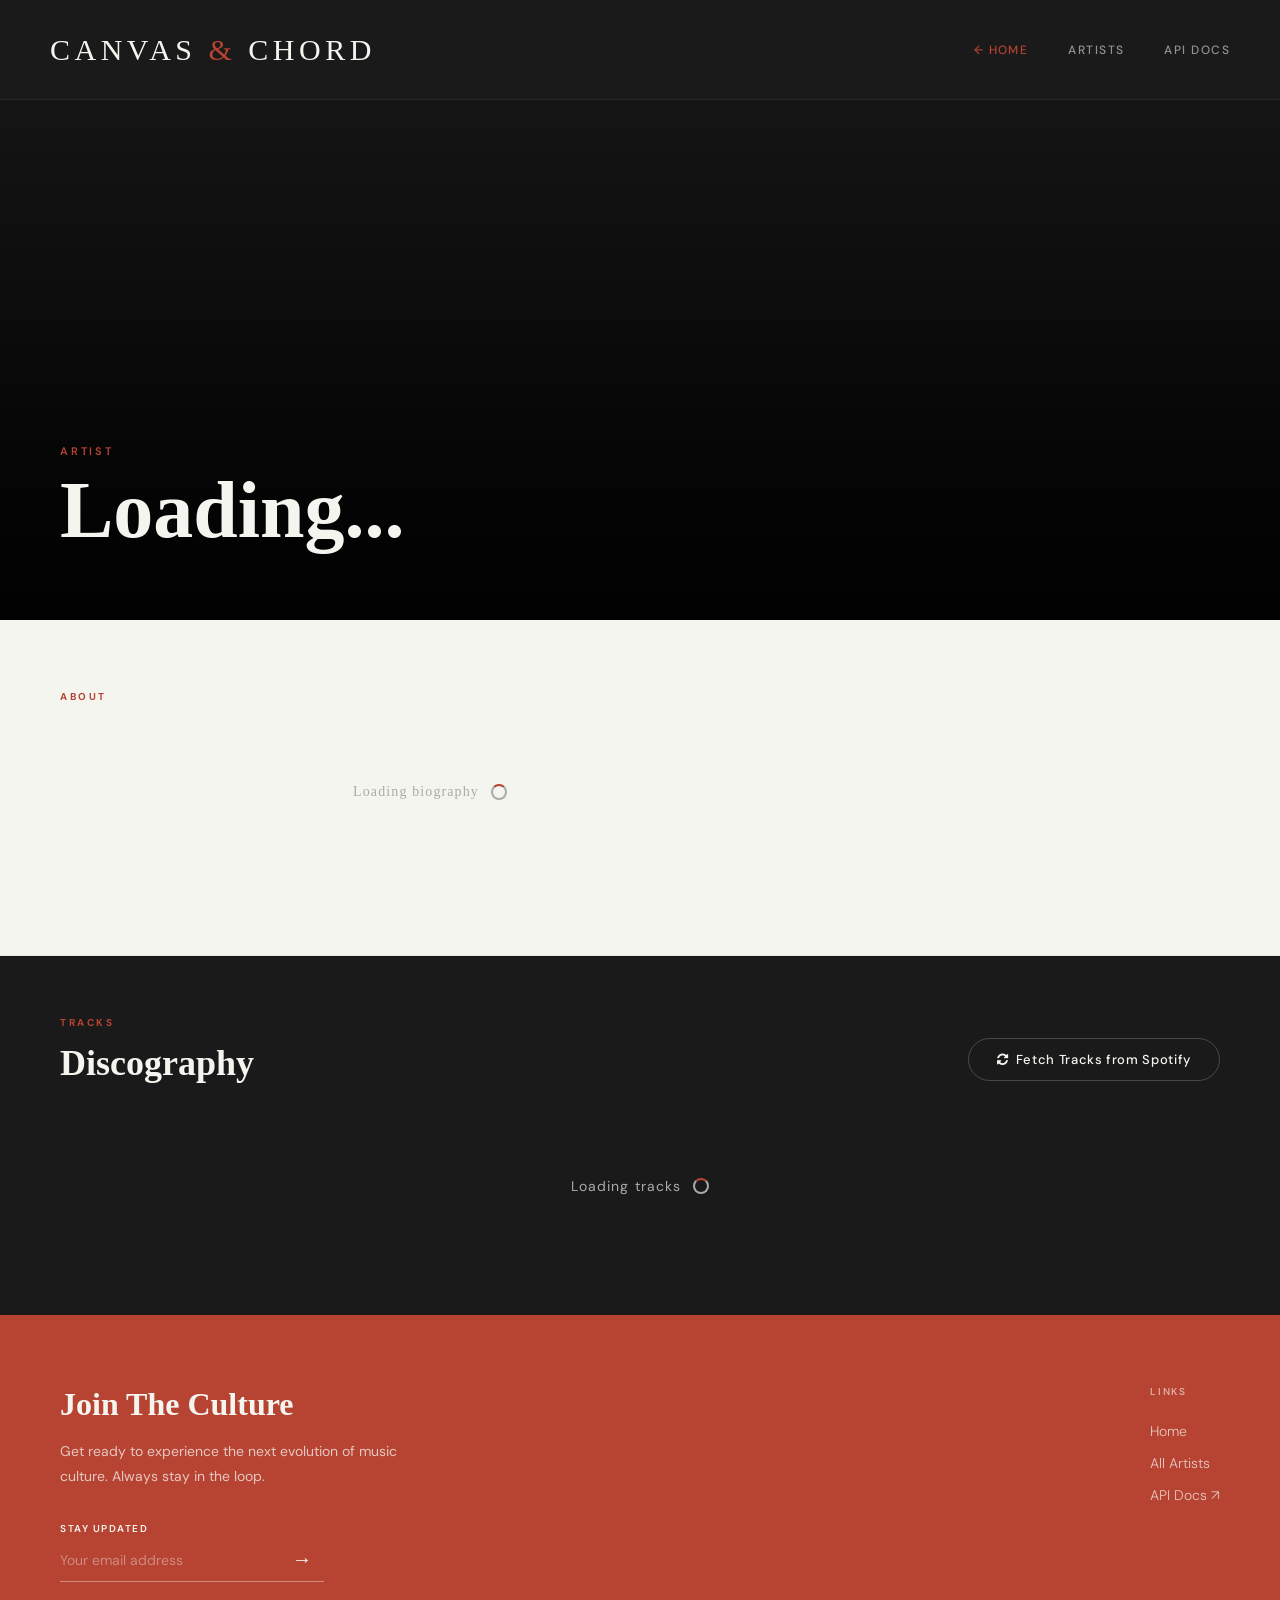
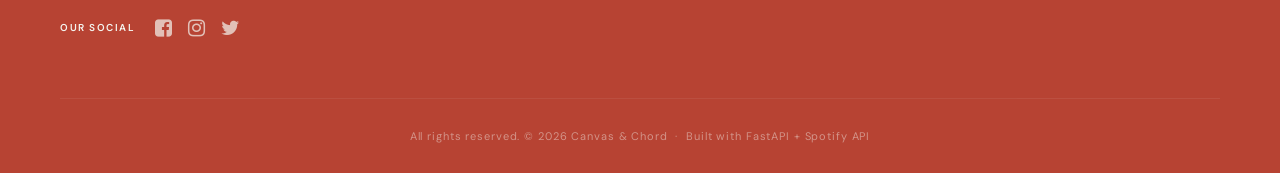
==== frontend/profile.html @ 59249edc "Added: New profile page for artists" ====
<!DOCTYPE html>
<html lang="en">
<head>
    <meta charset="UTF-8">
    <meta name="viewport" content="width=device-width, initial-scale=1.0">
    <title>Artist Profile | CANVAS & CHORD</title>
    <link rel="stylesheet" href="https://cdnjs.cloudflare.com/ajax/libs/font-awesome/4.7.0/css/font-awesome.min.css">
    <link href="https://fonts.googleapis.com/css2?family=Playfair+Display:wght@400;700;900&family=DM+Sans:wght@300;400;500&display=swap" rel="stylesheet">
    <link rel="stylesheet" href="style.css">
    <link rel="stylesheet" href="profile.css">
    <script src="profile.js" defer></script>
</head>
<body>

    <!-- ── NAVIGATION ── -->
    <nav>
        <div id="logo"><p>CANVAS <span>&</span> CHORD</p></div>
        <div id="menu">
            <a href="index.html">← Home</a>
            <a href="index.html#artists-section">Artists</a>
            <a href="https://canvasandchords.onrender.com/docs" target="_blank">API Docs</a>
        </div>
    </nav>

    
    <div class="profile-banner" id="profileBanner">
        <div class="profile-banner-overlay"></div>
        <div class="profile-banner-content">
            <p class="profile-tag" id="profileTag">Artist</p>
            <h1 id="artistName">Loading...</h1>
            <p class="profile-genres" id="artistGenres"></p>
            <a class="spotify-link" id="spotifyLink" href="#" target="_blank" style="display:none;">
                <i class="fa fa-spotify"></i>&nbsp; Open on Spotify
            </a>
        </div>
    </div>

    
    <section class="bio-section" id="bioSection">
        <div class="bio-inner">
            <p class="section-label">About</p>
            <div class="bio-text" id="bioText">
                <div class="loading">Loading biography</div>
            </div>
            <p class="bio-source" id="bioSource"></p>
        </div>
    </section>

   
    <section class="tracks-section" id="tracksSection">
        <div class="tracks-header">
            <div>
                <p class="section-label">Tracks</p>
                <h2 class="tracks-title" id="tracksTitle">Discography</h2>
            </div>
            <button class="fetch-btn" id="fetchBtn" onclick="fetchTracks()">
                <i class="fa fa-refresh"></i>&nbsp; Fetch Tracks from Spotify
            </button>
        </div>

        <div class="tracks-list" id="tracksList">
            <div class="loading">Loading tracks</div>
        </div>
    </section>

   
    <div class="audio-panel" id="audioPanel">
        <div class="audio-panel-header">
            <h4>Audio Analysis — <span id="selectedTrackName">—</span></h4>
            <small>Powered by Spotify</small>
        </div>
        <div id="featuresContent"></div>
    </div>

    <!-- ── FOOTER ── -->
    <footer class="site-footer">
        <div class="footer-content">
            <div class="footer-left">
                <h2>Join The Culture</h2>
                <p>Get ready to experience the next evolution of music culture. Always stay in the loop.</p>
                <div class="email-signup">
                    <p>Stay Updated</p>
                    <form action="#">
                        <input type="email" placeholder="Your email address" required>
                        <button type="submit">→</button>
                    </form>
                </div>
                <div class="social-links">
                    <p>Our Social</p>
                    <i class="fa fa-facebook-square"></i>
                    <i class="fa fa-instagram"></i>
                    <i class="fa fa-twitter"></i>
                </div>
            </div>
            <div class="footer-links">
                <div class="link-column">
                    <h3>Links</h3>
                    <a href="index.html">Home</a>
                    <a href="index.html#artists-section">All Artists</a>
                    <a href="https://canvasandchords.onrender.com/docs" target="_blank">API Docs ↗</a>
                </div>
            </div>
        </div>
        <div class="footer-bottom">
            <p>All rights reserved. © 2026 Canvas & Chord &nbsp;·&nbsp; Built with FastAPI + Spotify API</p>
        </div>
    </footer>

    <!-- ── TOAST NOTIFICATION ── -->
    <div class="notification" id="notification"></div>

</body>
</html>
---- frontend/style.css ----
:root {
            --red:      #b74333;
            --red-dark: #8f3228;
            --cream:    #F5F5F0;
            --dark:     #1a1a1a;
            --dark2:    #2D2D2D;
            --dark3:    #3d3d3d;
            --muted:    rgba(245,245,240,0.55);
            --font-display: serif;
            --font-body:    'DM Sans', sans-serif;
            --ease: 0.3s ease;
        }

        *, *::before, *::after { margin:0; padding:0; box-sizing:border-box; }
        html { scroll-behavior: smooth; }

        body {
            background-color: var(--cream);
            font-family: var(--font-body);
            color: var(--dark2);
            overflow-x: hidden;
        }

        /* ── NAV ── */
        nav {
           width: 100%;
          height: 100px;
          position: absolute; 
           top: 0; 
          left: 0;
          z-index: 10;
          display: flex;
          justify-content: space-between; 
          align-items: center; 
         padding: 0 50px;
        }
       
       #logo {
          width: auto;
         height: auto;
       }

        #logo p {
            font-size: 30px;
            color: var(--cream);
            font-family: var(--font-display);
            letter-spacing: 0.15em;
           
        }

        #logo span { color: var(--red); }

        #menu { display:flex; gap:40px; align-items:center; }

        #menu a {
            text-decoration: none;
            color: var(--cream);
            font-size: 12px;
            letter-spacing: 0.12em;
            font-weight: 500;
            transition: color var(--ease);
            text-transform: uppercase;
        }

        #menu a:hover { color: var(--muted); }

        /* ── BANNER ── */
       .banner {
          width: 100%;    
         height: 600px;
          position: relative; /* Essential to contain the absolute image */
         background-color: var(--dark); 
          overflow: hidden; 
          display: flex; /* Added to center content */
          flex-direction: column;
         align-items: center;
         justify-content: center;
         text-align: center;
          padding: 0 20px;
        }

        .banner img {
           position: absolute; /* Takes image out of the flow so it doesn't push text down */
         top: 0;
         left: 0;
         width: 100%;
         height: 100%;
         object-fit: cover;
         z-index: 0; /* Keeps image at the bottom layer */
         opacity: 0.5; /* Modern alternative to mix-blend-mode for better visibility */
        }

        /* Ensure all content stays above the image */
       .banner-tag, .banner h1, .banner > p, .search-container {
         position: relative;
         z-index: 1;
        }

       .banner-tag {
          color: var(--red);
         text-transform: uppercase;
         letter-spacing: 0.2em;
         font-size: 12px;
         font-weight: 700;
         margin-bottom: 15px;
        }

       .banner h1 {
          font-size: clamp(42px, 7vw, 80px);
         color: var(--cream);
          font-family: var(--font-display);
         font-weight: 900;
          line-height: 1.05;
         margin-bottom: 20px;
         
        }

       .banner h1 em { color: var(--red); font-style: italic; }

       .banner > p {
          font-size: 16px;
          color: var(--cream);
          margin-bottom: 40px;
          max-width: 550px; /* Increased slightly for better look */
          line-height: 1.7;
       }

       /* ── SEARCH CONTAINER ── */
      .search-container {
          display: flex;
          width: 100%;
          max-width: 560px;
          border-radius: 50px;
          overflow: hidden;
          box-shadow: 0 8px 40px rgba(0,0,0,0.4);
         background-color: var(--cream); /* Ensure background is solid */
        }
 
      
        .search-container input {
            flex: 1;
            padding: 18px 28px;
            border: none;
            background-color: var(--cream);
            font-size: 15px;
            font-family: var(--font-body);
            color: var(--dark2);
            outline: none;
            
        }

        .search-container input::placeholder { color: #aaa; }

        .search-container button {
            padding: 18px 32px;
            background-color: var(--red);
            color: var(--cream);
            border: none;
            font-size: 14px;
            font-weight: 500;
            font-family: var(--font-body);
            letter-spacing: 0.05em;
            cursor: pointer;
            transition: background-color var(--ease);
            display: inline-block;
            
        }

        .search-container button:hover { background-color: var(--red-dark); }

        /* ── STATS BAR ── */
        .stats-bar {
            width: 100%;
            background-color: var(--red);
            color: var(--cream);
            display: flex;
            justify-content: center;
        }

        .stat-item {
            text-align: center;
            padding: 24px 60px;
            border-right: 1px solid rgba(255,255,255,0.15);
            flex: 1;
            max-width: 240px;
            transition: background-color var(--ease);
        }

        .stat-item:last-child { border-right: none; }
        .stat-item:hover { background-color: var(--red-dark); }

        .stat-number {
            font-size: 38px;
            font-weight: 700;
            font-family: var(--font-display);
            line-height: 1;
            margin-bottom: 6px;
        }

        .stat-label {
            font-size: 10px;
            letter-spacing: 0.18em;
            opacity: 0.75;
            text-transform: uppercase;
            font-weight: 500;
        }

        /* ── SEARCH RESULTS ── */
        .search-results {
            width: 100%;
            background-color: var(--dark2);
            padding: 40px 60px;
            display: none;
            border-bottom: 3px solid var(--red);
        }

        .search-results h3 {
            color: var(--cream);
            font-family: var(--font-display);
            font-size: 22px;
            margin-bottom: 24px;
            font-weight: 400;
        }

        .results-grid {
            display: grid;
            grid-template-columns: repeat(auto-fill, minmax(280px, 1fr));
            gap: 14px;
        }

        .result-card {
            background-color: var(--dark3);
            border-radius: 12px;
            padding: 16px;
            display: flex;
            align-items: center;
            gap: 16px;
            border: 1px solid rgba(255,255,255,0.05);
            transition: background-color var(--ease), transform var(--ease);
        }

        .result-card:hover { background-color: #4a4a4a; transform: translateY(-2px); }

        .result-card img {
            width: 56px; height: 56px;
            border-radius: 50%;
            object-fit: cover;
            flex-shrink: 0;
            border: 2px solid rgba(255,255,255,0.1);
        }

        .result-card .no-image {
            width: 56px; height: 56px;
            border-radius: 50%;
            background: linear-gradient(135deg, var(--red), var(--red-dark));
            display: flex;
            align-items: center;
            justify-content: center;
            color: white;
            font-size: 22px;
            font-family: var(--font-display);
            flex-shrink: 0;
            font-weight: 700;
        }

        .result-info { flex:1; min-width:0; }

        .result-info p {
            color: var(--cream);
            font-weight: 500;
            font-size: 14px;
            white-space: nowrap;
            overflow: hidden;
            text-overflow: ellipsis;
        }

        .result-info small { color: var(--muted); font-size: 12px; }

        .save-btn {
            padding: 8px 18px;
            background-color: transparent;
            color: var(--red);
            border: 1.5px solid var(--red);
            border-radius: 20px;
            cursor: pointer;
            font-size: 12px;
            font-weight: 500;
            font-family: var(--font-body);
            letter-spacing: 0.05em;
            transition: all var(--ease);
            white-space: nowrap;
            flex-shrink: 0;
        }

        .save-btn:hover { background-color: var(--red); color: var(--cream); }
        .save-btn.saved { background-color: #2a7a3b; border-color: #2a7a3b; color: white; }
        .save-btn:disabled { opacity: 0.5; cursor: not-allowed; }

        /* ── SECTION HEADER ── */
        .section-header {
            width: 100%;
            padding: 60px 60px 0;
            background-color: var(--cream);
            display: flex;
            align-items: flex-end;
            justify-content: space-between;
        }

        .section-header h2 {
            font-size: clamp(36px, 5vw, 56px);
            color: var(--dark2);
            font-family: var(--font-display);
            font-weight: 700;
            line-height: 1;
        }

        .section-header p { font-size: 13px; color: #999; padding-bottom: 8px; }

        /* ── ARTISTS GRID ── */
        .artists-section {
            width: 100%;
            background-color: var(--cream);
            padding: 40px 60px 80px;
        }

        .artists-grid {
            display: grid;
            grid-template-columns: repeat(auto-fill, minmax(180px, 1fr));
            gap: 36px;
        }

        .artist-card {
            display: flex;
            flex-direction: column;
            align-items: center;
            cursor: pointer;
            transition: transform var(--ease);
        }

        .artist-card:hover { transform: translateY(-6px); }

        .artist-card:hover .artist-image-wrap {
            box-shadow: 0 16px 40px rgba(183,67,51,0.25);
        }

        .artist-image-wrap {
            width: 180px; height: 180px;
            border-radius: 28%;
            overflow: hidden;
            display: flex;
            justify-content: center;
            align-items: center;
            transition: box-shadow var(--ease);
            flex-shrink: 0;
        }

        /* Your original rotating colours */
        .artist-card:nth-child(6n+1) .artist-image-wrap { background-color: #ffcba0; }
        .artist-card:nth-child(6n+2) .artist-image-wrap { background-color: #adf4b5; }
        .artist-card:nth-child(6n+3) .artist-image-wrap { background-color: #a6aff0; }
        .artist-card:nth-child(6n+4) .artist-image-wrap { background-color: #fc9ef1; }
        .artist-card:nth-child(6n+5) .artist-image-wrap { background-color: #f9f188; }
        .artist-card:nth-child(6n+6) .artist-image-wrap { background-color: #fa859e; }

        .artist-image-wrap img {
            width: 100%; height: 100%;
            object-fit: cover;
            padding: 12px;
            border-radius: 50%;
            transition: transform var(--ease);
        }

        .artist-card:hover .artist-image-wrap img { transform: scale(1.05); }

        .artist-initial {
            font-size: 64px;
            font-family: var(--font-display);
            color: var(--dark2);
            font-weight: 700;
            opacity: 0.35;
        }

        .artist-card-name {
            font-family: var(--font-display);
            font-size: 15px;
            color: var(--dark2);
            margin-top: 14px;
            text-align: center;
            font-weight: 600;
            line-height: 1.3;
        }

        .artist-card-sub {
            font-size: 11px;
            color: var(--red);
            margin-top: 4px;
            letter-spacing: 0.08em;
            text-transform: uppercase;
            font-weight: 500;
        }

        .empty-state {
            grid-column: 1 / -1;
            text-align: center;
            padding: 80px 40px;
            color: #aaa;
        }

        .empty-state .empty-icon { font-size: 60px; margin-bottom: 20px; opacity: 0.3; }
        .empty-state p { font-size: 16px; line-height: 1.8; max-width: 360px; margin: 0 auto; }

        /* ── TRACKS PANEL ── */
        .tracks-panel {
            width: 100%;
            background-color: var(--dark);
            padding: 60px;
            display: none;
            border-top: 3px solid var(--red);
        }

        .tracks-header {
            display: flex;
            align-items: flex-start;
            justify-content: space-between;
            margin-bottom: 32px;
            flex-wrap: wrap;
            gap: 20px;
        }

        .tracks-panel h3 {
            color: var(--cream);
            font-family: var(--font-display);
            font-size: 36px;
            font-weight: 700;
            line-height: 1.2;
        }

        .tracks-panel h3 span { color: var(--red); display: block; }

        .fetch-tracks-btn {
            padding: 12px 28px;
            background-color: transparent;
            color: var(--cream);
            border: 1.5px solid rgba(255,255,255,0.2);
            border-radius: 30px;
            cursor: pointer;
            font-size: 13px;
            font-weight: 500;
            font-family: var(--font-body);
            letter-spacing: 0.05em;
            transition: all var(--ease);
            white-space: nowrap;
        }

        .fetch-tracks-btn:hover { background-color: var(--red); border-color: var(--red); }

        .tracks-list { display: flex; flex-direction: column; gap: 10px; }

        .track-row {
            display: flex;
            align-items: center;
            gap: 20px;
            padding: 16px 24px;
            background-color: rgba(255,255,255,0.04);
            border-radius: 10px;
            border: 1px solid rgba(255,255,255,0.05);
            transition: background-color var(--ease);
        }

        .track-row:hover { background-color: rgba(255,255,255,0.08); }

        .track-number {
            color: var(--red);
            font-weight: 700;
            font-size: 16px;
            min-width: 28px;
            font-family: var(--font-display);
        }

        .track-info { flex:1; min-width:0; }

        .track-info p {
            color: var(--cream);
            font-weight: 500;
            font-size: 14px;
            margin-bottom: 4px;
            white-space: nowrap;
            overflow: hidden;
            text-overflow: ellipsis;
            display: flex;
            align-items: center;
            gap: 8px;
        }

        .track-info small {
            color: var(--muted);
            font-size: 12px;
            white-space: nowrap;
            overflow: hidden;
            text-overflow: ellipsis;
            display: block;
        }

        .track-duration { color: var(--muted); font-size: 13px; white-space: nowrap; }

        .explicit-badge {
            background-color: var(--red);
            color: white;
            font-size: 9px;
            padding: 2px 5px;
            border-radius: 3px;
            font-weight: 700;
            letter-spacing: 0.05em;
            flex-shrink: 0;
        }

        /* ── LOADING ── */
        .loading {
            text-align: center;
            padding: 60px 20px;
            color: #aaa;
            font-size: 14px;
            letter-spacing: 0.08em;
            display: flex;
            align-items: center;
            justify-content: center;
            gap: 12px;
        }

        .loading::after {
            content: '';
            display: inline-block;
            width: 16px; height: 16px;
            border: 2px solid #aaa;
            border-top-color: var(--red);
            border-radius: 50%;
            animation: spin 0.8s linear infinite;
            flex-shrink: 0;
        }

        @keyframes spin { to { transform: rotate(360deg); } }



        /* Clickable track rows */
        .track-row { cursor: pointer; position: relative; }
        .track-row:hover { background-color: rgba(255,255,255,0.08); border-color: rgba(183,67,51,0.3); }
        .track-row.active { border-color: var(--red); background-color: rgba(183,67,51,0.08); }
 
        .track-hint {
            font-size: 11px;
            color: var(--red);
            opacity: 0;
            transition: opacity 0.2s;
            white-space: nowrap;
            letter-spacing: 0.05em;
        }
        .track-row:hover .track-hint { opacity: 1; }
 
        /* Audio panel — slides open with CSS transition */
        .audio-panel {
            width: 100%;
            background-color: #111;
            padding: 0 60px;
            max-height: 0;
            overflow: hidden;
            transition: max-height 0.5s ease, padding 0.3s ease;
        }
        .audio-panel.open {
            max-height: 700px;
            padding: 40px 60px;
            border-top: 1px solid rgba(255,255,255,0.06);
        }
 
        .audio-panel-header {
            display: flex;
            align-items: center;
            justify-content: space-between;
            margin-bottom: 32px;
            flex-wrap: wrap;
            gap: 12px;
        }
        .audio-panel-header h4 {
            color: var(--cream);
            font-family: var(--font-display);
            font-size: 20px;
            font-weight: 400;
        }
        .audio-panel-header h4 span { color: var(--red); font-style: italic; }
        .audio-panel-header small {
            color: var(--muted);
            font-size: 11px;
            letter-spacing: 0.1em;
            text-transform: uppercase;
        }
 
        /* Feature bar grid */
        .features-grid {
            display: grid;
            grid-template-columns: repeat(auto-fill, minmax(220px, 1fr));
            gap: 20px;
            margin-bottom: 28px;
        }
 
        .feature-item { display: flex; flex-direction: column; gap: 8px; }
 
        .feature-label {
            display: flex;
            justify-content: space-between;
            align-items: center;
        }
 
        .feature-name {
            font-size: 11px;
            color: var(--muted);
            letter-spacing: 0.12em;
            text-transform: uppercase;
            font-weight: 500;
        }
 
        .feature-value {
            font-size: 13px;
            color: var(--cream);
            font-weight: 600;
            font-family: var(--font-display);
        }
 
        .feature-bar-bg {
            width: 100%;
            height: 6px;
            background-color: rgba(255,255,255,0.08);
            border-radius: 100px;
            overflow: hidden;
        }
 
        /* Animated fill — width driven by JS */
        .feature-bar-fill {
            height: 100%;
            border-radius: 100px;
            background-color: var(--red);
            width: 0%;
            transition: width 0.8s cubic-bezier(0.4,0,0.2,1);
        }
 
        /* Per-feature colours */
        .feature-bar-fill.energy   { background-color: #f97316; }
        .feature-bar-fill.dance    { background-color: #a78bfa; }
        .feature-bar-fill.valence  { background-color: #34d399; }
        .feature-bar-fill.acoustic { background-color: #60a5fa; }
        .feature-bar-fill.speech   { background-color: #fbbf24; }
        .feature-bar-fill.live     { background-color: #f472b6; }
 
        /* Metadata row (BPM, key, time sig, loudness) */
        .features-meta {
            display: flex;
            gap: 32px;
            padding-top: 20px;
            border-top: 1px solid rgba(255,255,255,0.06);
            flex-wrap: wrap;
        }
 
        .meta-item { text-align: center; }
 
        .meta-value {
            font-size: 24px;
            font-weight: 700;
            color: var(--cream);
            font-family: var(--font-display);
            line-height: 1;
            margin-bottom: 4px;
        }
 
        .meta-label {
            font-size: 10px;
            color: var(--muted);
            letter-spacing: 0.12em;
            text-transform: uppercase;
        }
 
        .audio-loading {
            text-align: center;
            padding: 30px;
            color: var(--muted);
            font-size: 13px;
            letter-spacing: 0.08em;
        }
 
        @media (max-width: 768px) {
            .audio-panel.open { padding: 30px 24px; }
            .features-grid { grid-template-columns: 1fr 1fr; }
        }

        /* ── FOOTER ── */
        .site-footer {
            width: 100%;
            background-color: var(--red);
            color: var(--cream);
            padding: 70px 60px 30px;
        }

        .footer-content {
            display: flex;
            margin-bottom: 60px;
            gap: 80px;
            flex-wrap: wrap;
        }

        .footer-left { flex: 1; min-width: 260px; }

        .footer-left h2 {
            font-family: var(--font-display);
            font-size: 32px;
            margin-bottom: 16px;
            font-weight: 700;
            line-height: 1.2;
        }

        .footer-left > p {
            font-size: 14px;
            line-height: 1.8;
            opacity: 0.75;
            margin-bottom: 32px;
            max-width: 340px;
        }

        .email-signup p {
            font-size: 10px;
            font-weight: 600;
            letter-spacing: 0.15em;
            margin-bottom: 12px;
            text-transform: uppercase;
        }

        .email-signup form {
            display: flex;
            border-bottom: 1.5px solid rgba(245,245,240,0.4);
            width: fit-content;
            padding-bottom: 8px;
            margin-bottom: 36px;
        }

        .email-signup input {
            background: transparent;
            border: none;
            color: var(--cream);
            font-size: 14px;
            font-family: var(--font-body);
            padding: 4px 0;
            width: 220px;
            outline: none;
        }

        .email-signup input::placeholder { color: rgba(245,245,240,0.4); }

        .email-signup button {
            background: transparent;
            border: none;
            color: var(--cream);
            font-size: 20px;
            cursor: pointer;
            padding: 0 12px;
        }

        .social-links { display: flex; gap: 16px; align-items: center; }

        .social-links > p {
            font-size: 10px;
            font-weight: 600;
            letter-spacing: 0.15em;
            text-transform: uppercase;
            margin-right: 4px;
        }

        .social-links .fa {
            font-size: 20px;
            color: var(--cream);
            opacity: 0.7;
            cursor: pointer;
            transition: opacity var(--ease);
        }

        .social-links .fa:hover { opacity: 1; }

        .footer-links { display: flex; gap: 60px; }

        .link-column h3 {
            font-size: 10px;
            letter-spacing: 0.18em;
            margin-bottom: 24px;
            text-transform: uppercase;
            font-weight: 600;
            opacity: 0.6;
        }

        .link-column a {
            display: block;
            text-decoration: none;
            color: var(--cream);
            font-size: 14px;
            margin-bottom: 14px;
            opacity: 0.75;
            transition: opacity var(--ease);
            font-weight: 300;
        }

        .link-column a:hover { opacity: 1; }

        .footer-bottom {
            text-align: center;
            font-size: 11px;
            opacity: 0.45;
            padding-top: 30px;
            border-top: 1px solid rgba(255,255,255,0.15);
            letter-spacing: 0.08em;
        }

        /* ── NOTIFICATION ── */
        .notification {
            position: fixed;
            bottom: 32px; right: 32px;
            background-color: #2a7a3b;
            color: white;
            padding: 14px 24px;
            border-radius: 10px;
            font-size: 14px;
            font-weight: 500;
            display: none;
            z-index: 9999;
            box-shadow: 0 8px 32px rgba(0,0,0,0.3);
            animation: slideUp 0.3s ease;
            max-width: 320px;
        }

        .notification.error { background-color: var(--red-dark); }

        @keyframes slideUp {
            from { transform: translateY(16px); opacity: 0; }
            to   { transform: translateY(0);    opacity: 1; }
        }

        /* ── RESPONSIVE ── */
        @media (max-width: 768px) {
            nav { padding: 0 24px; }
            #menu { gap: 20px; }
            .banner { padding: 60px 24px 40px; }
            .search-results, .section-header,
            .artists-section, .tracks-panel,
            .site-footer { padding-left: 24px; padding-right: 24px; }
            .stat-item { padding: 20px 24px; }
            .footer-content { gap: 40px; }
            .results-grid { grid-template-columns: 1fr; }
        }
---- frontend/profile.css ----
nav {
    position: sticky;
    top: 0;
    background-color: var(--dark);
    border-bottom: 1px solid rgba(255,255,255,0.06);
}

#menu a { color: var(--muted); }
#menu a:hover { color: var(--cream); }
#menu a:first-child { color: var(--red); } /* ← Home link highlighted */




.profile-banner {
    position: relative;
    width: 100%;
    height: 520px;
    background-color: var(--dark);
    background-size: cover;
    background-position: center top;
    overflow: hidden;
    display: flex;
    align-items: flex-end;
}

/* Dark gradient overlay — image visible at top, dark at bottom */
.profile-banner-overlay {
    position: absolute;
    inset: 0;
    background: linear-gradient(
        to bottom,
        rgba(0,0,0,0.2) 0%,
        rgba(0,0,0,0.8) 70%,
        rgba(0,0,0,0.95) 100%
    );
    z-index: 1;
}

/* Text content sits above the overlay */
.profile-banner-content {
    position: relative;
    z-index: 2;
    padding: 0 60px 50px;
    width: 100%;
}

.profile-tag {
    font-size: 11px;
    letter-spacing: 0.25em;
    color: var(--red);
    text-transform: uppercase;
    font-weight: 600;
    margin-bottom: 12px;
}

.profile-banner-content h1 {
    font-family: var(--font-display);
    font-size: clamp(40px, 7vw, 80px);
    font-weight: 900;
    color: var(--cream);
    line-height: 1.0;
    margin-bottom: 12px;
}

.profile-genres {
    font-size: 14px;
    color: rgba(245,245,240,0.6);
    letter-spacing: 0.08em;
    margin-bottom: 20px;
    text-transform: capitalize;
}

/* Listen on Spotify button in the banner */
.spotify-link {
    display: inline-flex;
    align-items: center;
    gap: 8px;
    padding: 10px 24px;
    background-color: transparent;
    color: var(--cream);
    border: 1.5px solid rgba(255,255,255,0.3);
    border-radius: 30px;
    text-decoration: none;
    font-size: 13px;
    font-weight: 500;
    letter-spacing: 0.05em;
    transition: all var(--ease);
}

.spotify-link:hover {
    background-color: #1DB954;  
    border-color: #1DB954;
}



.bio-section {
    width: 100%;
    background-color: var(--cream);
    padding: 70px 60px;
    border-bottom: 1px solid rgba(0,0,0,0.06);
}

.bio-inner {
    max-width: 820px;
}

.section-label {
    font-size: 10px;
    letter-spacing: 0.25em;
    text-transform: uppercase;
    color: var(--red);
    font-weight: 700;
    margin-bottom: 16px;
}

.bio-text {
    font-size: 17px;
    line-height: 1.85;
    color: var(--dark2);
    font-family: var(--font-display);
    font-weight: 400;
    max-width: 740px;
}

/* Source attribution — "Source: Wikipedia" */
.bio-source {
    margin-top: 20px;
    font-size: 11px;
    color: #bbb;
    letter-spacing: 0.08em;
}

.bio-source a {
    color: var(--red);
    text-decoration: none;
}

.bio-source a:hover { text-decoration: underline; }




.tracks-section {
    width: 100%;
    background-color: var(--dark);
    padding: 60px;
}

.tracks-header {
    display: flex;
    align-items: flex-end;
    justify-content: space-between;
    margin-bottom: 36px;
    flex-wrap: wrap;
    gap: 16px;
}

.tracks-title {
    font-family: var(--font-display);
    font-size: 36px;
    font-weight: 700;
    color: var(--cream);
    line-height: 1;
    margin-top: 8px;
}

/* Fetch tracks button */
.fetch-btn {
    padding: 12px 28px;
    background-color: transparent;
    color: var(--cream);
    border: 1.5px solid rgba(255,255,255,0.2);
    border-radius: 30px;
    cursor: pointer;
    font-size: 13px;
    font-weight: 500;
    font-family: var(--font-body);
    letter-spacing: 0.05em;
    transition: all var(--ease);
    white-space: nowrap;
}

.fetch-btn:hover {
    background-color: var(--red);
    border-color: var(--red);
}

/* Track list container */
.tracks-list {
    display: flex;
    flex-direction: column;
    gap: 6px;
}

/* Individual track row */
.track-row {
    display: flex;
    align-items: center;
    gap: 20px;
    padding: 14px 20px;
    background-color: rgba(255,255,255,0.03);
    border-radius: 10px;
    border: 1px solid rgba(255,255,255,0.04);
    cursor: pointer;
    transition: background-color var(--ease), border-color var(--ease);
}

.track-row:hover {
    background-color: rgba(255,255,255,0.07);
    border-color: rgba(183,67,51,0.3);
}

/* Highlighted when selected */
.track-row.active {
    border-color: var(--red);
    background-color: rgba(183,67,51,0.08);
}

/* Track number */
.track-number {
    font-family: var(--font-display);
    font-size: 15px;
    font-weight: 700;
    color: var(--red);
    min-width: 28px;
    flex-shrink: 0;
}

/* Track name and album */
.track-info {
    flex: 1;
    min-width: 0;
}

.track-info p {
    color: var(--cream);
    font-weight: 500;
    font-size: 14px;
    margin-bottom: 3px;
    display: flex;
    align-items: center;
    gap: 8px;
    white-space: nowrap;
    overflow: hidden;
    text-overflow: ellipsis;
}

.track-info small {
    color: var(--muted);
    font-size: 12px;
    display: block;
    white-space: nowrap;
    overflow: hidden;
    text-overflow: ellipsis;
}

/* Explicit content badge */
.explicit-badge {
    background-color: var(--red);
    color: white;
    font-size: 9px;
    padding: 2px 5px;
    border-radius: 3px;
    font-weight: 700;
    letter-spacing: 0.05em;
    flex-shrink: 0;
}

/* Duration display */
.track-duration {
    color: var(--muted);
    font-size: 13px;
    white-space: nowrap;
    flex-shrink: 0;
}

/* "Analyse" hover hint */
.track-hint {
    font-size: 11px;
    color: var(--red);
    opacity: 0;
    transition: opacity 0.2s;
    white-space: nowrap;
    letter-spacing: 0.05em;
    flex-shrink: 0;
}

.track-row:hover .track-hint { opacity: 1; }

/* Listen on Spotify button — one per track row */
.listen-btn {
    display: inline-flex;
    align-items: center;
    gap: 6px;
    padding: 7px 14px;
    background-color: transparent;
    color: #1DB954;                  
    border: 1px solid #1DB954;
    border-radius: 20px;
    text-decoration: none;
    font-size: 11px;
    font-weight: 600;
    letter-spacing: 0.05em;
    transition: all var(--ease);
    flex-shrink: 0;
    white-space: nowrap;
}

.listen-btn:hover {
    background-color: #1DB954;
    color: white;
}

/* Empty state for when no tracks saved */
.tracks-empty {
    text-align: center;
    padding: 60px 20px;
    color: var(--muted);
    font-size: 15px;
    line-height: 1.7;
}



.audio-panel {
    width: 100%;
    background-color: #111;
    padding: 0 60px;
    max-height: 0;
    overflow: hidden;
    transition: max-height 0.5s ease, padding 0.3s ease;
}

.audio-panel.open {
    max-height: 700px;
    padding: 40px 60px;
    border-top: 1px solid rgba(255,255,255,0.06);
}

.audio-panel-header {
    display: flex;
    align-items: center;
    justify-content: space-between;
    margin-bottom: 32px;
    flex-wrap: wrap;
    gap: 12px;
}

.audio-panel-header h4 {
    color: var(--cream);
    font-family: var(--font-display);
    font-size: 20px;
    font-weight: 400;
}

.audio-panel-header h4 span {
    color: var(--red);
    font-style: italic;
}

.audio-panel-header small {
    color: var(--muted);
    font-size: 11px;
    letter-spacing: 0.1em;
    text-transform: uppercase;
}

/* Feature bars grid */
.features-grid {
    display: grid;
    grid-template-columns: repeat(auto-fill, minmax(220px, 1fr));
    gap: 20px;
    margin-bottom: 28px;
}

.feature-item { display: flex; flex-direction: column; gap: 8px; }

.feature-label {
    display: flex;
    justify-content: space-between;
    align-items: center;
}

.feature-name {
    font-size: 11px;
    color: var(--muted);
    letter-spacing: 0.12em;
    text-transform: uppercase;
    font-weight: 500;
}

.feature-value {
    font-size: 13px;
    color: var(--cream);
    font-weight: 600;
    font-family: var(--font-display);
}

.feature-bar-bg {
    width: 100%;
    height: 6px;
    background-color: rgba(255,255,255,0.08);
    border-radius: 100px;
    overflow: hidden;
}

.feature-bar-fill {
    height: 100%;
    border-radius: 100px;
    width: 0%;
    transition: width 0.8s cubic-bezier(0.4, 0, 0.2, 1);
    background-color: var(--red);
}

/* Per-feature accent colours */
.feature-bar-fill.energy   { background-color: #f97316; }
.feature-bar-fill.dance    { background-color: #a78bfa; }
.feature-bar-fill.valence  { background-color: #34d399; }
.feature-bar-fill.acoustic { background-color: #60a5fa; }
.feature-bar-fill.speech   { background-color: #fbbf24; }
.feature-bar-fill.live     { background-color: #f472b6; }

/* Metadata row: BPM, Key, Time Sig, Loudness */
.features-meta {
    display: flex;
    gap: 32px;
    padding-top: 20px;
    border-top: 1px solid rgba(255,255,255,0.06);
    flex-wrap: wrap;
}

.meta-item { text-align: center; }

.meta-value {
    font-size: 24px;
    font-weight: 700;
    color: var(--cream);
    font-family: var(--font-display);
    line-height: 1;
    margin-bottom: 4px;
}

.meta-label {
    font-size: 10px;
    color: var(--muted);
    letter-spacing: 0.12em;
    text-transform: uppercase;
}

.audio-loading {
    text-align: center;
    padding: 30px;
    color: var(--muted);
    font-size: 13px;
    letter-spacing: 0.08em;
}


/* ── RESPONSIVE ──────────────────────────────────────────────
   Stack layout adjustments for smaller screens.
─────────────────────────────────────────────────────────── */

@media (max-width: 768px) {
    .profile-banner-content { padding: 0 24px 40px; }
    .bio-section             { padding: 48px 24px; }
    .tracks-section          { padding: 48px 24px; }
    .audio-panel.open        { padding: 32px 24px; }
    .tracks-header           { flex-direction: column; align-items: flex-start; }
    .features-grid           { grid-template-columns: 1fr 1fr; }
    .listen-btn              { display: none; } /* hide on small screens to save space */
}
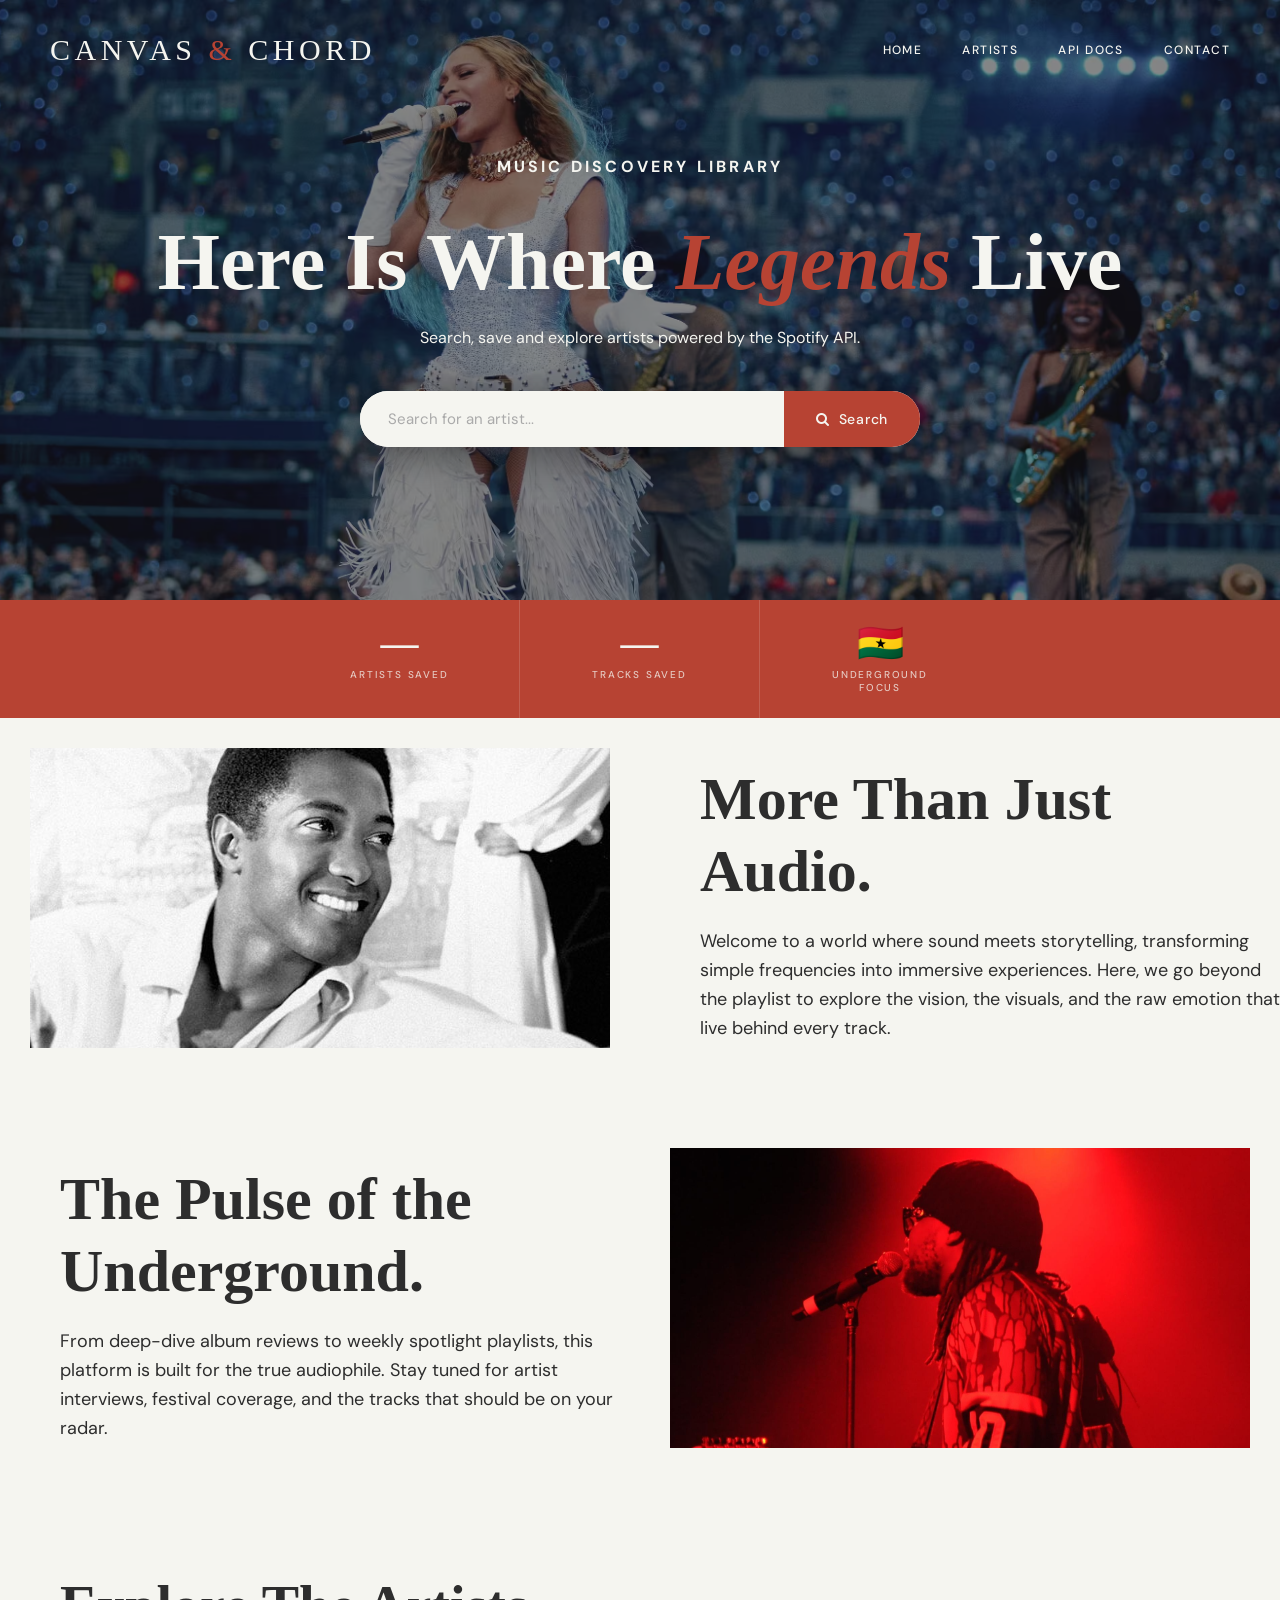
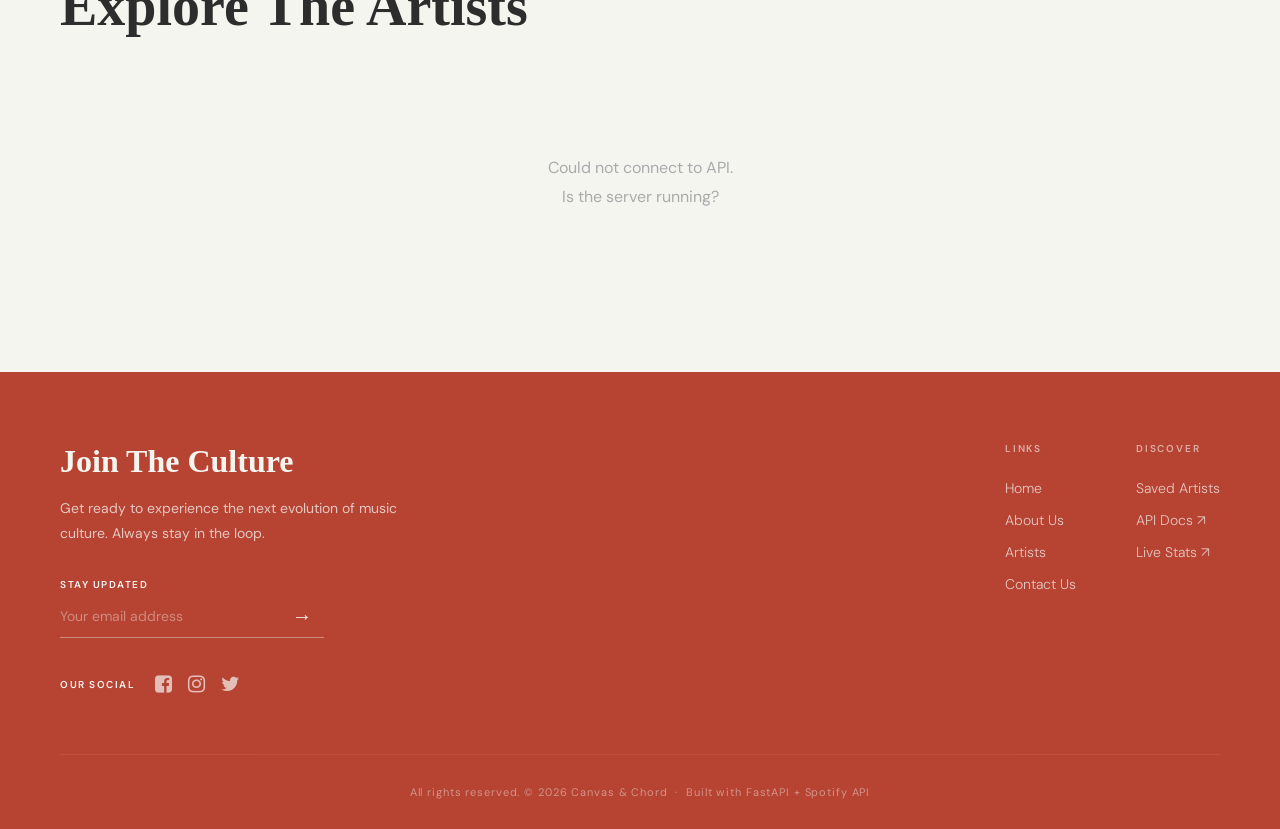
==== commit 62dcf39b: "Final Formating" ====
--- a/frontend/profile.html
+++ b/frontend/profile.html
@@ -6,13 +6,14 @@
     <title>Artist Profile | CANVAS & CHORD</title>
     <link rel="stylesheet" href="https://cdnjs.cloudflare.com/ajax/libs/font-awesome/4.7.0/css/font-awesome.min.css">
     <link href="https://fonts.googleapis.com/css2?family=Playfair+Display:wght@400;700;900&family=DM+Sans:wght@300;400;500&display=swap" rel="stylesheet">
+    <link rel="stylesheet" href="Variables.css">
     <link rel="stylesheet" href="style.css">
     <link rel="stylesheet" href="profile.css">
+    <script src="utils.js" defer></script>
     <script src="profile.js" defer></script>
 </head>
 <body>
 
-    <!-- ── NAVIGATION ── -->
     <nav>
         <div id="logo"><p>CANVAS <span>&</span> CHORD</p></div>
         <div id="menu">
@@ -22,7 +23,6 @@
         </div>
     </nav>
 
-    
     <div class="profile-banner" id="profileBanner">
         <div class="profile-banner-overlay"></div>
         <div class="profile-banner-content">
@@ -35,7 +35,6 @@
         </div>
     </div>
 
-    
     <section class="bio-section" id="bioSection">
         <div class="bio-inner">
             <p class="section-label">About</p>
@@ -46,7 +45,6 @@
         </div>
     </section>
 
-   
     <section class="tracks-section" id="tracksSection">
         <div class="tracks-header">
             <div>
@@ -57,13 +55,11 @@
                 <i class="fa fa-refresh"></i>&nbsp; Fetch Tracks from Spotify
             </button>
         </div>
-
         <div class="tracks-list" id="tracksList">
             <div class="loading">Loading tracks</div>
         </div>
     </section>
 
-   
     <div class="audio-panel" id="audioPanel">
         <div class="audio-panel-header">
             <h4>Audio Analysis — <span id="selectedTrackName">—</span></h4>
@@ -72,7 +68,6 @@
         <div id="featuresContent"></div>
     </div>
 
-    <!-- ── FOOTER ── -->
     <footer class="site-footer">
         <div class="footer-content">
             <div class="footer-left">
@@ -106,7 +101,6 @@
         </div>
     </footer>
 
-    <!-- ── TOAST NOTIFICATION ── -->
     <div class="notification" id="notification"></div>
 
 </body>
--- a/frontend/Variables.css
+++ b/frontend/Variables.css
@@ -0,0 +1,12 @@
+:root {
+    --red:          #b74333;
+    --red-dark:     #8f3228;
+    --cream:        #F5F5F0;
+    --dark:         #1a1a1a;
+    --dark2:        #2D2D2D;
+    --dark3:        #3d3d3d;
+    --muted:        rgba(245,245,240,0.55);
+    --font-display: serif;
+    --font-body:    'DM Sans', sans-serif;
+    --ease:         0.3s ease;
+}
--- a/frontend/style.css
+++ b/frontend/style.css
@@ -1,852 +1,811 @@
-:root {
-            --red:      #b74333;
-            --red-dark: #8f3228;
-            --cream:    #F5F5F0;
-            --dark:     #1a1a1a;
-            --dark2:    #2D2D2D;
-            --dark3:    #3d3d3d;
-            --muted:    rgba(245,245,240,0.55);
-            --font-display: serif;
-            --font-body:    'DM Sans', sans-serif;
-            --ease: 0.3s ease;
-        }
-
-        *, *::before, *::after { margin:0; padding:0; box-sizing:border-box; }
-        html { scroll-behavior: smooth; }
-
-        body {
-            background-color: var(--cream);
-            font-family: var(--font-body);
-            color: var(--dark2);
-            overflow-x: hidden;
-        }
-
-        /* ── NAV ── */
-        nav {
-           width: 100%;
-          height: 100px;
-          position: absolute; 
-           top: 0; 
-          left: 0;
-          z-index: 10;
-          display: flex;
-          justify-content: space-between; 
-          align-items: center; 
-         padding: 0 50px;
-        }
-       
-       #logo {
-          width: auto;
-         height: auto;
-       }
-
-        #logo p {
-            font-size: 30px;
-            color: var(--cream);
-            font-family: var(--font-display);
-            letter-spacing: 0.15em;
-           
-        }
-
-        #logo span { color: var(--red); }
-
-        #menu { display:flex; gap:40px; align-items:center; }
-
-        #menu a {
-            text-decoration: none;
-            color: var(--cream);
-            font-size: 12px;
-            letter-spacing: 0.12em;
-            font-weight: 500;
-            transition: color var(--ease);
-            text-transform: uppercase;
-        }
-
-        #menu a:hover { color: var(--muted); }
-
-        /* ── BANNER ── */
-       .banner {
-          width: 100%;    
-         height: 600px;
-          position: relative; /* Essential to contain the absolute image */
-         background-color: var(--dark); 
-          overflow: hidden; 
-          display: flex; /* Added to center content */
-          flex-direction: column;
-         align-items: center;
-         justify-content: center;
-         text-align: center;
-          padding: 0 20px;
-        }
-
-        .banner img {
-           position: absolute; /* Takes image out of the flow so it doesn't push text down */
-         top: 0;
-         left: 0;
-         width: 100%;
-         height: 100%;
-         object-fit: cover;
-         z-index: 0; /* Keeps image at the bottom layer */
-         opacity: 0.5; /* Modern alternative to mix-blend-mode for better visibility */
-        }
-
-        /* Ensure all content stays above the image */
-       .banner-tag, .banner h1, .banner > p, .search-container {
-         position: relative;
-         z-index: 1;
-        }
-
-       .banner-tag {
-          color: var(--red);
-         text-transform: uppercase;
-         letter-spacing: 0.2em;
-         font-size: 12px;
-         font-weight: 700;
-         margin-bottom: 15px;
-        }
-
-       .banner h1 {
-          font-size: clamp(42px, 7vw, 80px);
-         color: var(--cream);
-          font-family: var(--font-display);
-         font-weight: 900;
-          line-height: 1.05;
-         margin-bottom: 20px;
-         
-        }
-
-       .banner h1 em { color: var(--red); font-style: italic; }
-
-       .banner > p {
-          font-size: 16px;
-          color: var(--cream);
-          margin-bottom: 40px;
-          max-width: 550px; /* Increased slightly for better look */
-          line-height: 1.7;
-       }
-
-       /* ── SEARCH CONTAINER ── */
-      .search-container {
-          display: flex;
-          width: 100%;
-          max-width: 560px;
-          border-radius: 50px;
-          overflow: hidden;
-          box-shadow: 0 8px 40px rgba(0,0,0,0.4);
-         background-color: var(--cream); /* Ensure background is solid */
-        }
- 
-      
-        .search-container input {
-            flex: 1;
-            padding: 18px 28px;
-            border: none;
-            background-color: var(--cream);
-            font-size: 15px;
-            font-family: var(--font-body);
-            color: var(--dark2);
-            outline: none;
-            
-        }
-
-        .search-container input::placeholder { color: #aaa; }
-
-        .search-container button {
-            padding: 18px 32px;
-            background-color: var(--red);
-            color: var(--cream);
-            border: none;
-            font-size: 14px;
-            font-weight: 500;
-            font-family: var(--font-body);
-            letter-spacing: 0.05em;
-            cursor: pointer;
-            transition: background-color var(--ease);
-            display: inline-block;
-            
-        }
-
-        .search-container button:hover { background-color: var(--red-dark); }
-
-        /* ── STATS BAR ── */
-        .stats-bar {
-            width: 100%;
-            background-color: var(--red);
-            color: var(--cream);
-            display: flex;
-            justify-content: center;
-        }
-
-        .stat-item {
-            text-align: center;
-            padding: 24px 60px;
-            border-right: 1px solid rgba(255,255,255,0.15);
-            flex: 1;
-            max-width: 240px;
-            transition: background-color var(--ease);
-        }
-
-        .stat-item:last-child { border-right: none; }
-        .stat-item:hover { background-color: var(--red-dark); }
-
-        .stat-number {
-            font-size: 38px;
-            font-weight: 700;
-            font-family: var(--font-display);
-            line-height: 1;
-            margin-bottom: 6px;
-        }
-
-        .stat-label {
-            font-size: 10px;
-            letter-spacing: 0.18em;
-            opacity: 0.75;
-            text-transform: uppercase;
-            font-weight: 500;
-        }
-
-        /* ── SEARCH RESULTS ── */
-        .search-results {
-            width: 100%;
-            background-color: var(--dark2);
-            padding: 40px 60px;
-            display: none;
-            border-bottom: 3px solid var(--red);
-        }
-
-        .search-results h3 {
-            color: var(--cream);
-            font-family: var(--font-display);
-            font-size: 22px;
-            margin-bottom: 24px;
-            font-weight: 400;
-        }
-
-        .results-grid {
-            display: grid;
-            grid-template-columns: repeat(auto-fill, minmax(280px, 1fr));
-            gap: 14px;
-        }
-
-        .result-card {
-            background-color: var(--dark3);
-            border-radius: 12px;
-            padding: 16px;
-            display: flex;
-            align-items: center;
-            gap: 16px;
-            border: 1px solid rgba(255,255,255,0.05);
-            transition: background-color var(--ease), transform var(--ease);
-        }
-
-        .result-card:hover { background-color: #4a4a4a; transform: translateY(-2px); }
-
-        .result-card img {
-            width: 56px; height: 56px;
-            border-radius: 50%;
-            object-fit: cover;
-            flex-shrink: 0;
-            border: 2px solid rgba(255,255,255,0.1);
-        }
-
-        .result-card .no-image {
-            width: 56px; height: 56px;
-            border-radius: 50%;
-            background: linear-gradient(135deg, var(--red), var(--red-dark));
-            display: flex;
-            align-items: center;
-            justify-content: center;
-            color: white;
-            font-size: 22px;
-            font-family: var(--font-display);
-            flex-shrink: 0;
-            font-weight: 700;
-        }
-
-        .result-info { flex:1; min-width:0; }
-
-        .result-info p {
-            color: var(--cream);
-            font-weight: 500;
-            font-size: 14px;
-            white-space: nowrap;
-            overflow: hidden;
-            text-overflow: ellipsis;
-        }
-
-        .result-info small { color: var(--muted); font-size: 12px; }
-
-        .save-btn {
-            padding: 8px 18px;
-            background-color: transparent;
-            color: var(--red);
-            border: 1.5px solid var(--red);
-            border-radius: 20px;
-            cursor: pointer;
-            font-size: 12px;
-            font-weight: 500;
-            font-family: var(--font-body);
-            letter-spacing: 0.05em;
-            transition: all var(--ease);
-            white-space: nowrap;
-            flex-shrink: 0;
-        }
-
-        .save-btn:hover { background-color: var(--red); color: var(--cream); }
-        .save-btn.saved { background-color: #2a7a3b; border-color: #2a7a3b; color: white; }
-        .save-btn:disabled { opacity: 0.5; cursor: not-allowed; }
-
-        /* ── SECTION HEADER ── */
-        .section-header {
-            width: 100%;
-            padding: 60px 60px 0;
-            background-color: var(--cream);
-            display: flex;
-            align-items: flex-end;
-            justify-content: space-between;
-        }
-
-        .section-header h2 {
-            font-size: clamp(36px, 5vw, 56px);
-            color: var(--dark2);
-            font-family: var(--font-display);
-            font-weight: 700;
-            line-height: 1;
-        }
-
-        .section-header p { font-size: 13px; color: #999; padding-bottom: 8px; }
-
-        /* ── ARTISTS GRID ── */
-        .artists-section {
-            width: 100%;
-            background-color: var(--cream);
-            padding: 40px 60px 80px;
-        }
-
-        .artists-grid {
-            display: grid;
-            grid-template-columns: repeat(auto-fill, minmax(180px, 1fr));
-            gap: 36px;
-        }
-
-        .artist-card {
-            display: flex;
-            flex-direction: column;
-            align-items: center;
-            cursor: pointer;
-            transition: transform var(--ease);
-        }
-
-        .artist-card:hover { transform: translateY(-6px); }
-
-        .artist-card:hover .artist-image-wrap {
-            box-shadow: 0 16px 40px rgba(183,67,51,0.25);
-        }
-
-        .artist-image-wrap {
-            width: 180px; height: 180px;
-            border-radius: 28%;
-            overflow: hidden;
-            display: flex;
-            justify-content: center;
-            align-items: center;
-            transition: box-shadow var(--ease);
-            flex-shrink: 0;
-        }
-
-        /* Your original rotating colours */
-        .artist-card:nth-child(6n+1) .artist-image-wrap { background-color: #ffcba0; }
-        .artist-card:nth-child(6n+2) .artist-image-wrap { background-color: #adf4b5; }
-        .artist-card:nth-child(6n+3) .artist-image-wrap { background-color: #a6aff0; }
-        .artist-card:nth-child(6n+4) .artist-image-wrap { background-color: #fc9ef1; }
-        .artist-card:nth-child(6n+5) .artist-image-wrap { background-color: #f9f188; }
-        .artist-card:nth-child(6n+6) .artist-image-wrap { background-color: #fa859e; }
-
-        .artist-image-wrap img {
-            width: 100%; height: 100%;
-            object-fit: cover;
-            padding: 12px;
-            border-radius: 50%;
-            transition: transform var(--ease);
-        }
-
-        .artist-card:hover .artist-image-wrap img { transform: scale(1.05); }
-
-        .artist-initial {
-            font-size: 64px;
-            font-family: var(--font-display);
-            color: var(--dark2);
-            font-weight: 700;
-            opacity: 0.35;
-        }
-
-        .artist-card-name {
-            font-family: var(--font-display);
-            font-size: 15px;
-            color: var(--dark2);
-            margin-top: 14px;
-            text-align: center;
-            font-weight: 600;
-            line-height: 1.3;
-        }
-
-        .artist-card-sub {
-            font-size: 11px;
-            color: var(--red);
-            margin-top: 4px;
-            letter-spacing: 0.08em;
-            text-transform: uppercase;
-            font-weight: 500;
-        }
-
-        .empty-state {
-            grid-column: 1 / -1;
-            text-align: center;
-            padding: 80px 40px;
-            color: #aaa;
-        }
-
-        .empty-state .empty-icon { font-size: 60px; margin-bottom: 20px; opacity: 0.3; }
-        .empty-state p { font-size: 16px; line-height: 1.8; max-width: 360px; margin: 0 auto; }
-
-        /* ── TRACKS PANEL ── */
-        .tracks-panel {
-            width: 100%;
-            background-color: var(--dark);
-            padding: 60px;
-            display: none;
-            border-top: 3px solid var(--red);
-        }
-
-        .tracks-header {
-            display: flex;
-            align-items: flex-start;
-            justify-content: space-between;
-            margin-bottom: 32px;
-            flex-wrap: wrap;
-            gap: 20px;
-        }
-
-        .tracks-panel h3 {
-            color: var(--cream);
-            font-family: var(--font-display);
-            font-size: 36px;
-            font-weight: 700;
-            line-height: 1.2;
-        }
-
-        .tracks-panel h3 span { color: var(--red); display: block; }
-
-        .fetch-tracks-btn {
-            padding: 12px 28px;
-            background-color: transparent;
-            color: var(--cream);
-            border: 1.5px solid rgba(255,255,255,0.2);
-            border-radius: 30px;
-            cursor: pointer;
-            font-size: 13px;
-            font-weight: 500;
-            font-family: var(--font-body);
-            letter-spacing: 0.05em;
-            transition: all var(--ease);
-            white-space: nowrap;
-        }
-
-        .fetch-tracks-btn:hover { background-color: var(--red); border-color: var(--red); }
-
-        .tracks-list { display: flex; flex-direction: column; gap: 10px; }
-
-        .track-row {
-            display: flex;
-            align-items: center;
-            gap: 20px;
-            padding: 16px 24px;
-            background-color: rgba(255,255,255,0.04);
-            border-radius: 10px;
-            border: 1px solid rgba(255,255,255,0.05);
-            transition: background-color var(--ease);
-        }
-
-        .track-row:hover { background-color: rgba(255,255,255,0.08); }
-
-        .track-number {
-            color: var(--red);
-            font-weight: 700;
-            font-size: 16px;
-            min-width: 28px;
-            font-family: var(--font-display);
-        }
-
-        .track-info { flex:1; min-width:0; }
-
-        .track-info p {
-            color: var(--cream);
-            font-weight: 500;
-            font-size: 14px;
-            margin-bottom: 4px;
-            white-space: nowrap;
-            overflow: hidden;
-            text-overflow: ellipsis;
-            display: flex;
-            align-items: center;
-            gap: 8px;
-        }
-
-        .track-info small {
-            color: var(--muted);
-            font-size: 12px;
-            white-space: nowrap;
-            overflow: hidden;
-            text-overflow: ellipsis;
-            display: block;
-        }
-
-        .track-duration { color: var(--muted); font-size: 13px; white-space: nowrap; }
-
-        .explicit-badge {
-            background-color: var(--red);
-            color: white;
-            font-size: 9px;
-            padding: 2px 5px;
-            border-radius: 3px;
-            font-weight: 700;
-            letter-spacing: 0.05em;
-            flex-shrink: 0;
-        }
-
-        /* ── LOADING ── */
-        .loading {
-            text-align: center;
-            padding: 60px 20px;
-            color: #aaa;
-            font-size: 14px;
-            letter-spacing: 0.08em;
-            display: flex;
-            align-items: center;
-            justify-content: center;
-            gap: 12px;
-        }
-
-        .loading::after {
-            content: '';
-            display: inline-block;
-            width: 16px; height: 16px;
-            border: 2px solid #aaa;
-            border-top-color: var(--red);
-            border-radius: 50%;
-            animation: spin 0.8s linear infinite;
-            flex-shrink: 0;
-        }
-
-        @keyframes spin { to { transform: rotate(360deg); } }
-
-
-
-        /* Clickable track rows */
-        .track-row { cursor: pointer; position: relative; }
-        .track-row:hover { background-color: rgba(255,255,255,0.08); border-color: rgba(183,67,51,0.3); }
-        .track-row.active { border-color: var(--red); background-color: rgba(183,67,51,0.08); }
- 
-        .track-hint {
-            font-size: 11px;
-            color: var(--red);
-            opacity: 0;
-            transition: opacity 0.2s;
-            white-space: nowrap;
-            letter-spacing: 0.05em;
-        }
-        .track-row:hover .track-hint { opacity: 1; }
- 
-        /* Audio panel — slides open with CSS transition */
-        .audio-panel {
-            width: 100%;
-            background-color: #111;
-            padding: 0 60px;
-            max-height: 0;
-            overflow: hidden;
-            transition: max-height 0.5s ease, padding 0.3s ease;
-        }
-        .audio-panel.open {
-            max-height: 700px;
-            padding: 40px 60px;
-            border-top: 1px solid rgba(255,255,255,0.06);
-        }
- 
-        .audio-panel-header {
-            display: flex;
-            align-items: center;
-            justify-content: space-between;
-            margin-bottom: 32px;
-            flex-wrap: wrap;
-            gap: 12px;
-        }
-        .audio-panel-header h4 {
-            color: var(--cream);
-            font-family: var(--font-display);
-            font-size: 20px;
-            font-weight: 400;
-        }
-        .audio-panel-header h4 span { color: var(--red); font-style: italic; }
-        .audio-panel-header small {
-            color: var(--muted);
-            font-size: 11px;
-            letter-spacing: 0.1em;
-            text-transform: uppercase;
-        }
- 
-        /* Feature bar grid */
-        .features-grid {
-            display: grid;
-            grid-template-columns: repeat(auto-fill, minmax(220px, 1fr));
-            gap: 20px;
-            margin-bottom: 28px;
-        }
- 
-        .feature-item { display: flex; flex-direction: column; gap: 8px; }
- 
-        .feature-label {
-            display: flex;
-            justify-content: space-between;
-            align-items: center;
-        }
- 
-        .feature-name {
-            font-size: 11px;
-            color: var(--muted);
-            letter-spacing: 0.12em;
-            text-transform: uppercase;
-            font-weight: 500;
-        }
- 
-        .feature-value {
-            font-size: 13px;
-            color: var(--cream);
-            font-weight: 600;
-            font-family: var(--font-display);
-        }
- 
-        .feature-bar-bg {
-            width: 100%;
-            height: 6px;
-            background-color: rgba(255,255,255,0.08);
-            border-radius: 100px;
-            overflow: hidden;
-        }
- 
-        /* Animated fill — width driven by JS */
-        .feature-bar-fill {
-            height: 100%;
-            border-radius: 100px;
-            background-color: var(--red);
-            width: 0%;
-            transition: width 0.8s cubic-bezier(0.4,0,0.2,1);
-        }
- 
-        /* Per-feature colours */
-        .feature-bar-fill.energy   { background-color: #f97316; }
-        .feature-bar-fill.dance    { background-color: #a78bfa; }
-        .feature-bar-fill.valence  { background-color: #34d399; }
-        .feature-bar-fill.acoustic { background-color: #60a5fa; }
-        .feature-bar-fill.speech   { background-color: #fbbf24; }
-        .feature-bar-fill.live     { background-color: #f472b6; }
- 
-        /* Metadata row (BPM, key, time sig, loudness) */
-        .features-meta {
-            display: flex;
-            gap: 32px;
-            padding-top: 20px;
-            border-top: 1px solid rgba(255,255,255,0.06);
-            flex-wrap: wrap;
-        }
- 
-        .meta-item { text-align: center; }
- 
-        .meta-value {
-            font-size: 24px;
-            font-weight: 700;
-            color: var(--cream);
-            font-family: var(--font-display);
-            line-height: 1;
-            margin-bottom: 4px;
-        }
- 
-        .meta-label {
-            font-size: 10px;
-            color: var(--muted);
-            letter-spacing: 0.12em;
-            text-transform: uppercase;
-        }
- 
-        .audio-loading {
-            text-align: center;
-            padding: 30px;
-            color: var(--muted);
-            font-size: 13px;
-            letter-spacing: 0.08em;
-        }
- 
-        @media (max-width: 768px) {
-            .audio-panel.open { padding: 30px 24px; }
-            .features-grid { grid-template-columns: 1fr 1fr; }
-        }
-
-        /* ── FOOTER ── */
-        .site-footer {
-            width: 100%;
-            background-color: var(--red);
-            color: var(--cream);
-            padding: 70px 60px 30px;
-        }
-
-        .footer-content {
-            display: flex;
-            margin-bottom: 60px;
-            gap: 80px;
-            flex-wrap: wrap;
-        }
-
-        .footer-left { flex: 1; min-width: 260px; }
-
-        .footer-left h2 {
-            font-family: var(--font-display);
-            font-size: 32px;
-            margin-bottom: 16px;
-            font-weight: 700;
-            line-height: 1.2;
-        }
-
-        .footer-left > p {
-            font-size: 14px;
-            line-height: 1.8;
-            opacity: 0.75;
-            margin-bottom: 32px;
-            max-width: 340px;
-        }
-
-        .email-signup p {
-            font-size: 10px;
-            font-weight: 600;
-            letter-spacing: 0.15em;
-            margin-bottom: 12px;
-            text-transform: uppercase;
-        }
-
-        .email-signup form {
-            display: flex;
-            border-bottom: 1.5px solid rgba(245,245,240,0.4);
-            width: fit-content;
-            padding-bottom: 8px;
-            margin-bottom: 36px;
-        }
-
-        .email-signup input {
-            background: transparent;
-            border: none;
-            color: var(--cream);
-            font-size: 14px;
-            font-family: var(--font-body);
-            padding: 4px 0;
-            width: 220px;
-            outline: none;
-        }
-
-        .email-signup input::placeholder { color: rgba(245,245,240,0.4); }
-
-        .email-signup button {
-            background: transparent;
-            border: none;
-            color: var(--cream);
-            font-size: 20px;
-            cursor: pointer;
-            padding: 0 12px;
-        }
-
-        .social-links { display: flex; gap: 16px; align-items: center; }
-
-        .social-links > p {
-            font-size: 10px;
-            font-weight: 600;
-            letter-spacing: 0.15em;
-            text-transform: uppercase;
-            margin-right: 4px;
-        }
-
-        .social-links .fa {
-            font-size: 20px;
-            color: var(--cream);
-            opacity: 0.7;
-            cursor: pointer;
-            transition: opacity var(--ease);
-        }
-
-        .social-links .fa:hover { opacity: 1; }
-
-        .footer-links { display: flex; gap: 60px; }
-
-        .link-column h3 {
-            font-size: 10px;
-            letter-spacing: 0.18em;
-            margin-bottom: 24px;
-            text-transform: uppercase;
-            font-weight: 600;
-            opacity: 0.6;
-        }
-
-        .link-column a {
-            display: block;
-            text-decoration: none;
-            color: var(--cream);
-            font-size: 14px;
-            margin-bottom: 14px;
-            opacity: 0.75;
-            transition: opacity var(--ease);
-            font-weight: 300;
-        }
-
-        .link-column a:hover { opacity: 1; }
-
-        .footer-bottom {
-            text-align: center;
-            font-size: 11px;
-            opacity: 0.45;
-            padding-top: 30px;
-            border-top: 1px solid rgba(255,255,255,0.15);
-            letter-spacing: 0.08em;
-        }
-
-        /* ── NOTIFICATION ── */
-        .notification {
-            position: fixed;
-            bottom: 32px; right: 32px;
-            background-color: #2a7a3b;
-            color: white;
-            padding: 14px 24px;
-            border-radius: 10px;
-            font-size: 14px;
-            font-weight: 500;
-            display: none;
-            z-index: 9999;
-            box-shadow: 0 8px 32px rgba(0,0,0,0.3);
-            animation: slideUp 0.3s ease;
-            max-width: 320px;
-        }
-
-        .notification.error { background-color: var(--red-dark); }
-
-        @keyframes slideUp {
-            from { transform: translateY(16px); opacity: 0; }
-            to   { transform: translateY(0);    opacity: 1; }
-        }
-
-        /* ── RESPONSIVE ── */
-        @media (max-width: 768px) {
-            nav { padding: 0 24px; }
-            #menu { gap: 20px; }
-            .banner { padding: 60px 24px 40px; }
-            .search-results, .section-header,
-            .artists-section, .tracks-panel,
-            .site-footer { padding-left: 24px; padding-right: 24px; }
-            .stat-item { padding: 20px 24px; }
-            .footer-content { gap: 40px; }
-            .results-grid { grid-template-columns: 1fr; }
-        }+
+
+*, *::before, *::after { margin:0; padding:0; box-sizing:border-box; }
+html { scroll-behavior: smooth; }
+
+body {
+    background-color: var(--cream);
+    font-family: var(--font-body);
+    color: var(--dark2);
+    overflow-x: hidden;
+}
+
+nav {
+    width: 100%;
+    height: 100px;
+    position: absolute;
+    top: 0;
+    left: 0;
+    z-index: 10;
+    display: flex;
+    justify-content: space-between;
+    align-items: center;
+    padding: 0 50px;
+}
+
+#logo {
+    width: auto;
+    height: auto;
+}
+
+#logo p {
+    font-size: 30px;
+    color: var(--cream);
+    font-family: var(--font-display);
+    letter-spacing: 0.15em;
+}
+
+#logo span { color: var(--red); }
+
+#menu { display:flex; gap:40px; align-items:center; }
+
+#menu a {
+    text-decoration: none;
+    color: var(--cream);
+    font-size: 12px;
+    letter-spacing: 0.12em;
+    font-weight: 500;
+    transition: color var(--ease);
+    text-transform: uppercase;
+}
+
+#menu a:hover { color: var(--muted); }
+
+.banner {
+    width: 100%;
+    height: 600px;
+    position: relative;
+    background-color: var(--dark);
+    overflow: hidden;
+    display: flex;
+    flex-direction: column;
+    align-items: center;
+    justify-content: center;
+    text-align: center;
+    padding: 0 20px;
+}
+
+.banner img {
+    position: absolute;
+    top: 0;
+    left: 0;
+    width: 100%;
+    height: 100%;
+    object-fit: cover;
+    z-index: 0;
+    opacity: 0.5;
+}
+
+.banner-tag, .banner h1, .banner > p, .search-container {
+    position: relative;
+    z-index: 1;
+}
+
+.banner-tag {
+    color: var(--red);
+    text-transform: uppercase;
+    letter-spacing: 0.2em;
+    font-size: 12px;
+    font-weight: 700;
+    margin-bottom: 15px;
+}
+
+.banner h1 {
+    font-size: clamp(42px, 7vw, 80px);
+    color: var(--cream);
+    font-family: var(--font-display);
+    font-weight: 900;
+    line-height: 1.05;
+    margin-bottom: 20px;
+}
+
+.banner h1 em { color: var(--red); font-style: italic; }
+
+.banner > p {
+    font-size: 16px;
+    color: var(--cream);
+    margin-bottom: 40px;
+    max-width: 550px;
+    line-height: 1.7;
+}
+
+.search-container {
+    display: flex;
+    width: 100%;
+    max-width: 560px;
+    border-radius: 50px;
+    overflow: hidden;
+    box-shadow: 0 8px 40px rgba(0,0,0,0.4);
+    background-color: var(--cream);
+}
+
+.search-container input {
+    flex: 1;
+    padding: 18px 28px;
+    border: none;
+    background-color: var(--cream);
+    font-size: 15px;
+    font-family: var(--font-body);
+    color: var(--dark2);
+    outline: none;
+}
+
+.search-container input::placeholder { color: #aaa; }
+
+.search-container button {
+    padding: 18px 32px;
+    background-color: var(--red);
+    color: var(--cream);
+    border: none;
+    font-size: 14px;
+    font-weight: 500;
+    font-family: var(--font-body);
+    letter-spacing: 0.05em;
+    cursor: pointer;
+    transition: background-color var(--ease);
+}
+
+.search-container button:hover { background-color: var(--red-dark); }
+
+.stats-bar {
+    width: 100%;
+    background-color: var(--red);
+    color: var(--cream);
+    display: flex;
+    justify-content: center;
+}
+
+.stat-item {
+    text-align: center;
+    padding: 24px 60px;
+    border-right: 1px solid rgba(255,255,255,0.15);
+    flex: 1;
+    max-width: 240px;
+    transition: background-color var(--ease);
+}
+
+.stat-item:last-child { border-right: none; }
+.stat-item:hover { background-color: var(--red-dark); }
+
+.stat-number {
+    font-size: 38px;
+    font-weight: 700;
+    font-family: var(--font-display);
+    line-height: 1;
+    margin-bottom: 6px;
+}
+
+.stat-label {
+    font-size: 10px;
+    letter-spacing: 0.18em;
+    opacity: 0.75;
+    text-transform: uppercase;
+    font-weight: 500;
+}
+
+.search-results {
+    width: 100%;
+    background-color: var(--dark2);
+    padding: 40px 60px;
+    display: none;
+    border-bottom: 3px solid var(--red);
+}
+
+.search-results h3 {
+    color: var(--cream);
+    font-family: var(--font-display);
+    font-size: 22px;
+    margin-bottom: 24px;
+    font-weight: 400;
+}
+
+.results-grid {
+    display: grid;
+    grid-template-columns: repeat(auto-fill, minmax(280px, 1fr));
+    gap: 14px;
+}
+
+.result-card {
+    background-color: var(--dark3);
+    border-radius: 12px;
+    padding: 16px;
+    display: flex;
+    align-items: center;
+    gap: 16px;
+    border: 1px solid rgba(255,255,255,0.05);
+    transition: background-color var(--ease), transform var(--ease);
+}
+
+.result-card:hover { background-color: #4a4a4a; transform: translateY(-2px); }
+
+.result-card img {
+    width: 56px; height: 56px;
+    border-radius: 50%;
+    object-fit: cover;
+    flex-shrink: 0;
+    border: 2px solid rgba(255,255,255,0.1);
+}
+
+.result-card .no-image {
+    width: 56px; height: 56px;
+    border-radius: 50%;
+    background: linear-gradient(135deg, var(--red), var(--red-dark));
+    display: flex;
+    align-items: center;
+    justify-content: center;
+    color: white;
+    font-size: 22px;
+    font-family: var(--font-display);
+    flex-shrink: 0;
+    font-weight: 700;
+}
+
+.result-info { flex:1; min-width:0; }
+
+.result-info p {
+    color: var(--cream);
+    font-weight: 500;
+    font-size: 14px;
+    white-space: nowrap;
+    overflow: hidden;
+    text-overflow: ellipsis;
+}
+
+.result-info small { color: var(--muted); font-size: 12px; }
+
+.save-btn {
+    padding: 8px 18px;
+    background-color: transparent;
+    color: var(--red);
+    border: 1.5px solid var(--red);
+    border-radius: 20px;
+    cursor: pointer;
+    font-size: 12px;
+    font-weight: 500;
+    font-family: var(--font-body);
+    letter-spacing: 0.05em;
+    transition: all var(--ease);
+    white-space: nowrap;
+    flex-shrink: 0;
+}
+
+.save-btn:hover { background-color: var(--red); color: var(--cream); }
+.save-btn.saved { background-color: #2a7a3b; border-color: #2a7a3b; color: white; }
+.save-btn:disabled { opacity: 0.5; cursor: not-allowed; }
+
+.section-header {
+    width: 100%;
+    padding: 60px 60px 0;
+    background-color: var(--cream);
+    display: flex;
+    align-items: flex-end;
+    justify-content: space-between;
+}
+
+.section-header h2 {
+    font-size: clamp(36px, 5vw, 56px);
+    color: var(--dark2);
+    font-family: var(--font-display);
+    font-weight: 700;
+    line-height: 1;
+}
+
+.section-header p { font-size: 13px; color: #999; padding-bottom: 8px; }
+
+.artists-section {
+    width: 100%;
+    background-color: var(--cream);
+    padding: 40px 60px 80px;
+}
+
+.artists-grid {
+    display: grid;
+    grid-template-columns: repeat(auto-fill, minmax(180px, 1fr));
+    gap: 36px;
+}
+
+.artist-card {
+    display: flex;
+    flex-direction: column;
+    align-items: center;
+    cursor: pointer;
+    transition: transform var(--ease);
+}
+
+.artist-card:hover { transform: translateY(-6px); }
+
+.artist-card:hover .artist-image-wrap {
+    box-shadow: 0 16px 40px rgba(183,67,51,0.25);
+}
+
+.artist-image-wrap {
+    width: 180px; height: 180px;
+    border-radius: 28%;
+    overflow: hidden;
+    display: flex;
+    justify-content: center;
+    align-items: center;
+    transition: box-shadow var(--ease);
+    flex-shrink: 0;
+}
+
+.artist-card:nth-child(6n+1) .artist-image-wrap { background-color: #ffcba0; }
+.artist-card:nth-child(6n+2) .artist-image-wrap { background-color: #adf4b5; }
+.artist-card:nth-child(6n+3) .artist-image-wrap { background-color: #a6aff0; }
+.artist-card:nth-child(6n+4) .artist-image-wrap { background-color: #fc9ef1; }
+.artist-card:nth-child(6n+5) .artist-image-wrap { background-color: #f9f188; }
+.artist-card:nth-child(6n+6) .artist-image-wrap { background-color: #fa859e; }
+
+.artist-image-wrap img {
+    width: 100%; height: 100%;
+    object-fit: cover;
+    padding: 12px;
+    border-radius: 50%;
+    transition: transform var(--ease);
+}
+
+.artist-card:hover .artist-image-wrap img { transform: scale(1.05); }
+
+.artist-initial {
+    font-size: 64px;
+    font-family: var(--font-display);
+    color: var(--dark2);
+    font-weight: 700;
+    opacity: 0.35;
+}
+
+.artist-card-name {
+    font-family: var(--font-display);
+    font-size: 15px;
+    color: var(--dark2);
+    margin-top: 14px;
+    text-align: center;
+    font-weight: 600;
+    line-height: 1.3;
+}
+
+.artist-card-sub {
+    font-size: 11px;
+    color: var(--red);
+    margin-top: 4px;
+    letter-spacing: 0.08em;
+    text-transform: uppercase;
+    font-weight: 500;
+}
+
+.empty-state {
+    grid-column: 1 / -1;
+    text-align: center;
+    padding: 80px 40px;
+    color: #aaa;
+}
+
+.empty-state .empty-icon { font-size: 60px; margin-bottom: 20px; opacity: 0.3; }
+.empty-state p { font-size: 16px; line-height: 1.8; max-width: 360px; margin: 0 auto; }
+
+.content {
+    width: 100%;
+    overflow: hidden;
+}
+
+.Top {
+    width: 100%;
+    height: 400px;
+    display: flex;
+}
+
+.left {
+    width: 50%;
+    height: 100%;
+    background-color: #F5F5F0;
+}
+
+.left img {
+    width: 100%;
+    height: 360px;
+    object-fit: cover;
+    display: block;
+    padding: 30px;
+}
+
+.right {
+    width: 50%;
+    height: 100%;
+    background-color: #F5F5F0;
+    display: flex;
+    flex-direction: column;
+    justify-content: center;
+    padding-left: 40px;
+}
+
+.right h2 {
+    font-size: 60px;
+    color: #2D2D2D;
+    line-height: 1.2;
+    font-family: serif;
+    margin-left: 20px;
+    padding-bottom: 20px;
+}
+
+.right p {
+    font-size: 18px;
+    color: #2D2D2D;
+    margin-bottom: 30px;
+    line-height: 1.6;
+    margin-left: 20px;
+}
+
+.middle {
+    width: 100%;
+    height: 400px;
+    display: flex;
+}
+
+.left2 {
+    width: 50%;
+    height: 100%;
+    background-color: #F5F5F0;
+    display: flex;
+    flex-direction: column;
+    justify-content: center;
+    padding-left: 40px;
+}
+
+.left2 h2 {
+    font-size: 60px;
+    color: #2D2D2D;
+    line-height: 1.2;
+    font-family: serif;
+    margin-left: 20px;
+    padding-bottom: 20px;
+}
+
+.left2 p {
+    font-size: 18px;
+    color: #2D2D2D;
+    margin-bottom: 30px;
+    line-height: 1.6;
+    margin-left: 20px;
+}
+
+.right2 {
+    width: 50%;
+    height: 100%;
+    background-color: #F5F5F0;
+}
+
+.right2 img {
+    width: 100%;
+    height: 360px;
+    object-fit: cover;
+    display: block;
+    padding: 30px;
+}
+
+.loading {
+    text-align: center;
+    padding: 60px 20px;
+    color: #aaa;
+    font-size: 14px;
+    letter-spacing: 0.08em;
+    display: flex;
+    align-items: center;
+    justify-content: center;
+    gap: 12px;
+}
+
+.loading::after {
+    content: '';
+    display: inline-block;
+    width: 16px; height: 16px;
+    border: 2px solid #aaa;
+    border-top-color: var(--red);
+    border-radius: 50%;
+    animation: spin 0.8s linear infinite;
+    flex-shrink: 0;
+}
+
+@keyframes spin { to { transform: rotate(360deg); } }
+
+.track-row { cursor: pointer; position: relative; }
+.track-row:hover { background-color: rgba(255,255,255,0.08); border-color: rgba(183,67,51,0.3); }
+.track-row.active { border-color: var(--red); background-color: rgba(183,67,51,0.08); }
+
+.track-hint {
+    font-size: 11px;
+    color: var(--red);
+    opacity: 0;
+    transition: opacity 0.2s;
+    white-space: nowrap;
+    letter-spacing: 0.05em;
+}
+
+.track-row:hover .track-hint { opacity: 1; }
+
+.audio-panel {
+    width: 100%;
+    background-color: #111;
+    padding: 0 60px;
+    max-height: 0;
+    overflow: hidden;
+    transition: max-height 0.5s ease, padding 0.3s ease;
+}
+
+.audio-panel.open {
+    max-height: 700px;
+    padding: 40px 60px;
+    border-top: 1px solid rgba(255,255,255,0.06);
+}
+
+.audio-panel-header {
+    display: flex;
+    align-items: center;
+    justify-content: space-between;
+    margin-bottom: 32px;
+    flex-wrap: wrap;
+    gap: 12px;
+}
+
+.audio-panel-header h4 {
+    color: var(--cream);
+    font-family: var(--font-display);
+    font-size: 20px;
+    font-weight: 400;
+}
+
+.audio-panel-header h4 span { color: var(--red); font-style: italic; }
+
+.audio-panel-header small {
+    color: var(--muted);
+    font-size: 11px;
+    letter-spacing: 0.1em;
+    text-transform: uppercase;
+}
+
+.features-grid {
+    display: grid;
+    grid-template-columns: repeat(auto-fill, minmax(220px, 1fr));
+    gap: 20px;
+    margin-bottom: 28px;
+}
+
+.feature-item { display: flex; flex-direction: column; gap: 8px; }
+
+.feature-label {
+    display: flex;
+    justify-content: space-between;
+    align-items: center;
+}
+
+.feature-name {
+    font-size: 11px;
+    color: var(--muted);
+    letter-spacing: 0.12em;
+    text-transform: uppercase;
+    font-weight: 500;
+}
+
+.feature-value {
+    font-size: 13px;
+    color: var(--cream);
+    font-weight: 600;
+    font-family: var(--font-display);
+}
+
+.feature-bar-bg {
+    width: 100%;
+    height: 6px;
+    background-color: rgba(255,255,255,0.08);
+    border-radius: 100px;
+    overflow: hidden;
+}
+
+/* width animated by JS on track select */
+.feature-bar-fill {
+    height: 100%;
+    border-radius: 100px;
+    background-color: var(--red);
+    width: 0%;
+    transition: width 0.8s cubic-bezier(0.4,0,0.2,1);
+}
+
+.feature-bar-fill.energy   { background-color: #f97316; }
+.feature-bar-fill.dance    { background-color: #a78bfa; }
+.feature-bar-fill.valence  { background-color: #34d399; }
+.feature-bar-fill.acoustic { background-color: #60a5fa; }
+.feature-bar-fill.speech   { background-color: #fbbf24; }
+.feature-bar-fill.live     { background-color: #f472b6; }
+
+.features-meta {
+    display: flex;
+    gap: 32px;
+    padding-top: 20px;
+    border-top: 1px solid rgba(255,255,255,0.06);
+    flex-wrap: wrap;
+}
+
+.meta-item { text-align: center; }
+
+.meta-value {
+    font-size: 24px;
+    font-weight: 700;
+    color: var(--cream);
+    font-family: var(--font-display);
+    line-height: 1;
+    margin-bottom: 4px;
+}
+
+.meta-label {
+    font-size: 10px;
+    color: var(--muted);
+    letter-spacing: 0.12em;
+    text-transform: uppercase;
+}
+
+.audio-loading {
+    text-align: center;
+    padding: 30px;
+    color: var(--muted);
+    font-size: 13px;
+    letter-spacing: 0.08em;
+}
+
+.site-footer {
+    width: 100%;
+    background-color: var(--red);
+    color: var(--cream);
+    padding: 70px 60px 30px;
+}
+
+.footer-content {
+    display: flex;
+    margin-bottom: 60px;
+    gap: 80px;
+    flex-wrap: wrap;
+}
+
+.footer-left { flex: 1; min-width: 260px; }
+
+.footer-left h2 {
+    font-family: var(--font-display);
+    font-size: 32px;
+    margin-bottom: 16px;
+    font-weight: 700;
+    line-height: 1.2;
+}
+
+.footer-left > p {
+    font-size: 14px;
+    line-height: 1.8;
+    opacity: 0.75;
+    margin-bottom: 32px;
+    max-width: 340px;
+}
+
+.email-signup p {
+    font-size: 10px;
+    font-weight: 600;
+    letter-spacing: 0.15em;
+    margin-bottom: 12px;
+    text-transform: uppercase;
+}
+
+.email-signup form {
+    display: flex;
+    border-bottom: 1.5px solid rgba(245,245,240,0.4);
+    width: fit-content;
+    padding-bottom: 8px;
+    margin-bottom: 36px;
+}
+
+.email-signup input {
+    background: transparent;
+    border: none;
+    color: var(--cream);
+    font-size: 14px;
+    font-family: var(--font-body);
+    padding: 4px 0;
+    width: 220px;
+    outline: none;
+}
+
+.email-signup input::placeholder { color: rgba(245,245,240,0.4); }
+
+.email-signup button {
+    background: transparent;
+    border: none;
+    color: var(--cream);
+    font-size: 20px;
+    cursor: pointer;
+    padding: 0 12px;
+}
+
+.social-links { display: flex; gap: 16px; align-items: center; }
+
+.social-links > p {
+    font-size: 10px;
+    font-weight: 600;
+    letter-spacing: 0.15em;
+    text-transform: uppercase;
+    margin-right: 4px;
+}
+
+.social-links .fa {
+    font-size: 20px;
+    color: var(--cream);
+    opacity: 0.7;
+    cursor: pointer;
+    transition: opacity var(--ease);
+}
+
+.social-links .fa:hover { opacity: 1; }
+
+.footer-links { display: flex; gap: 60px; }
+
+.link-column h3 {
+    font-size: 10px;
+    letter-spacing: 0.18em;
+    margin-bottom: 24px;
+    text-transform: uppercase;
+    font-weight: 600;
+    opacity: 0.6;
+}
+
+.link-column a {
+    display: block;
+    text-decoration: none;
+    color: var(--cream);
+    font-size: 14px;
+    margin-bottom: 14px;
+    opacity: 0.75;
+    transition: opacity var(--ease);
+    font-weight: 300;
+}
+
+.link-column a:hover { opacity: 1; }
+
+.footer-bottom {
+    text-align: center;
+    font-size: 11px;
+    opacity: 0.45;
+    padding-top: 30px;
+    border-top: 1px solid rgba(255,255,255,0.15);
+    letter-spacing: 0.08em;
+}
+
+.notification {
+    position: fixed;
+    bottom: 32px; right: 32px;
+    background-color: #2a7a3b;
+    color: white;
+    padding: 14px 24px;
+    border-radius: 10px;
+    font-size: 14px;
+    font-weight: 500;
+    display: none;
+    z-index: 9999;
+    box-shadow: 0 8px 32px rgba(0,0,0,0.3);
+    animation: slideUp 0.3s ease;
+    max-width: 320px;
+}
+
+.notification.error { background-color: var(--red-dark); }
+
+@keyframes slideUp {
+    from { transform: translateY(16px); opacity: 0; }
+    to   { transform: translateY(0);    opacity: 1; }
+}
+
+@media (max-width: 768px) {
+    nav { padding: 0 24px; }
+    #menu { gap: 20px; }
+    .banner { padding: 60px 24px 40px; }
+    .search-results, .section-header,
+    .artists-section, .tracks-panel,
+    .site-footer { padding-left: 24px; padding-right: 24px; }
+    .stat-item { padding: 20px 24px; }
+    .footer-content { gap: 40px; }
+    .results-grid { grid-template-columns: 1fr; }
+    .audio-panel.open { padding: 30px 24px; }
+    .features-grid { grid-template-columns: 1fr 1fr; }
+}
--- a/frontend/profile.css
+++ b/frontend/profile.css
@@ -1,4 +1,3 @@
-
 nav {
     position: sticky;
     top: 0;
@@ -8,10 +7,7 @@
 
 #menu a { color: var(--muted); }
 #menu a:hover { color: var(--cream); }
-#menu a:first-child { color: var(--red); } /* ← Home link highlighted */
-
-
-
+#menu a:first-child { color: var(--red); }
 
 .profile-banner {
     position: relative;
@@ -25,7 +21,6 @@
     align-items: flex-end;
 }
 
-/* Dark gradient overlay — image visible at top, dark at bottom */
 .profile-banner-overlay {
     position: absolute;
     inset: 0;
@@ -38,7 +33,6 @@
     z-index: 1;
 }
 
-/* Text content sits above the overlay */
 .profile-banner-content {
     position: relative;
     z-index: 2;
@@ -72,7 +66,6 @@
     text-transform: capitalize;
 }
 
-/* Listen on Spotify button in the banner */
 .spotify-link {
     display: inline-flex;
     align-items: center;
@@ -90,11 +83,9 @@
 }
 
 .spotify-link:hover {
-    background-color: #1DB954;  
+    background-color: #1DB954;
     border-color: #1DB954;
 }
-
-
 
 .bio-section {
     width: 100%;
@@ -103,9 +94,7 @@
     border-bottom: 1px solid rgba(0,0,0,0.06);
 }
 
-.bio-inner {
-    max-width: 820px;
-}
+.bio-inner { max-width: 820px; }
 
 .section-label {
     font-size: 10px;
@@ -125,7 +114,6 @@
     max-width: 740px;
 }
 
-/* Source attribution — "Source: Wikipedia" */
 .bio-source {
     margin-top: 20px;
     font-size: 11px;
@@ -133,15 +121,8 @@
     letter-spacing: 0.08em;
 }
 
-.bio-source a {
-    color: var(--red);
-    text-decoration: none;
-}
-
+.bio-source a { color: var(--red); text-decoration: none; }
 .bio-source a:hover { text-decoration: underline; }
-
-
-
 
 .tracks-section {
     width: 100%;
@@ -167,7 +148,6 @@
     margin-top: 8px;
 }
 
-/* Fetch tracks button */
 .fetch-btn {
     padding: 12px 28px;
     background-color: transparent;
@@ -188,14 +168,12 @@
     border-color: var(--red);
 }
 
-/* Track list container */
 .tracks-list {
     display: flex;
     flex-direction: column;
     gap: 6px;
 }
 
-/* Individual track row */
 .track-row {
     display: flex;
     align-items: center;
@@ -213,13 +191,11 @@
     border-color: rgba(183,67,51,0.3);
 }
 
-/* Highlighted when selected */
 .track-row.active {
     border-color: var(--red);
     background-color: rgba(183,67,51,0.08);
 }
 
-/* Track number */
 .track-number {
     font-family: var(--font-display);
     font-size: 15px;
@@ -229,11 +205,7 @@
     flex-shrink: 0;
 }
 
-/* Track name and album */
-.track-info {
-    flex: 1;
-    min-width: 0;
-}
+.track-info { flex: 1; min-width: 0; }
 
 .track-info p {
     color: var(--cream);
@@ -257,7 +229,6 @@
     text-overflow: ellipsis;
 }
 
-/* Explicit content badge */
 .explicit-badge {
     background-color: var(--red);
     color: white;
@@ -269,7 +240,6 @@
     flex-shrink: 0;
 }
 
-/* Duration display */
 .track-duration {
     color: var(--muted);
     font-size: 13px;
@@ -277,7 +247,6 @@
     flex-shrink: 0;
 }
 
-/* "Analyse" hover hint */
 .track-hint {
     font-size: 11px;
     color: var(--red);
@@ -290,14 +259,13 @@
 
 .track-row:hover .track-hint { opacity: 1; }
 
-/* Listen on Spotify button — one per track row */
 .listen-btn {
     display: inline-flex;
     align-items: center;
     gap: 6px;
     padding: 7px 14px;
     background-color: transparent;
-    color: #1DB954;                  
+    color: #1DB954;
     border: 1px solid #1DB954;
     border-radius: 20px;
     text-decoration: none;
@@ -314,7 +282,6 @@
     color: white;
 }
 
-/* Empty state for when no tracks saved */
 .tracks-empty {
     text-align: center;
     padding: 60px 20px;
@@ -322,8 +289,6 @@
     font-size: 15px;
     line-height: 1.7;
 }
-
-
 
 .audio-panel {
     width: 100%;
@@ -368,7 +333,6 @@
     text-transform: uppercase;
 }
 
-/* Feature bars grid */
 .features-grid {
     display: grid;
     grid-template-columns: repeat(auto-fill, minmax(220px, 1fr));
@@ -415,7 +379,6 @@
     background-color: var(--red);
 }
 
-/* Per-feature accent colours */
 .feature-bar-fill.energy   { background-color: #f97316; }
 .feature-bar-fill.dance    { background-color: #a78bfa; }
 .feature-bar-fill.valence  { background-color: #34d399; }
@@ -423,7 +386,6 @@
 .feature-bar-fill.speech   { background-color: #fbbf24; }
 .feature-bar-fill.live     { background-color: #f472b6; }
 
-/* Metadata row: BPM, Key, Time Sig, Loudness */
 .features-meta {
     display: flex;
     gap: 32px;
@@ -457,11 +419,6 @@
     font-size: 13px;
     letter-spacing: 0.08em;
 }
-
-
-/* ── RESPONSIVE ──────────────────────────────────────────────
-   Stack layout adjustments for smaller screens.
-─────────────────────────────────────────────────────────── */
 
 @media (max-width: 768px) {
     .profile-banner-content { padding: 0 24px 40px; }
@@ -470,5 +427,5 @@
     .audio-panel.open        { padding: 32px 24px; }
     .tracks-header           { flex-direction: column; align-items: flex-start; }
     .features-grid           { grid-template-columns: 1fr 1fr; }
-    .listen-btn              { display: none; } /* hide on small screens to save space */
+    .listen-btn              { display: none; }
 }
